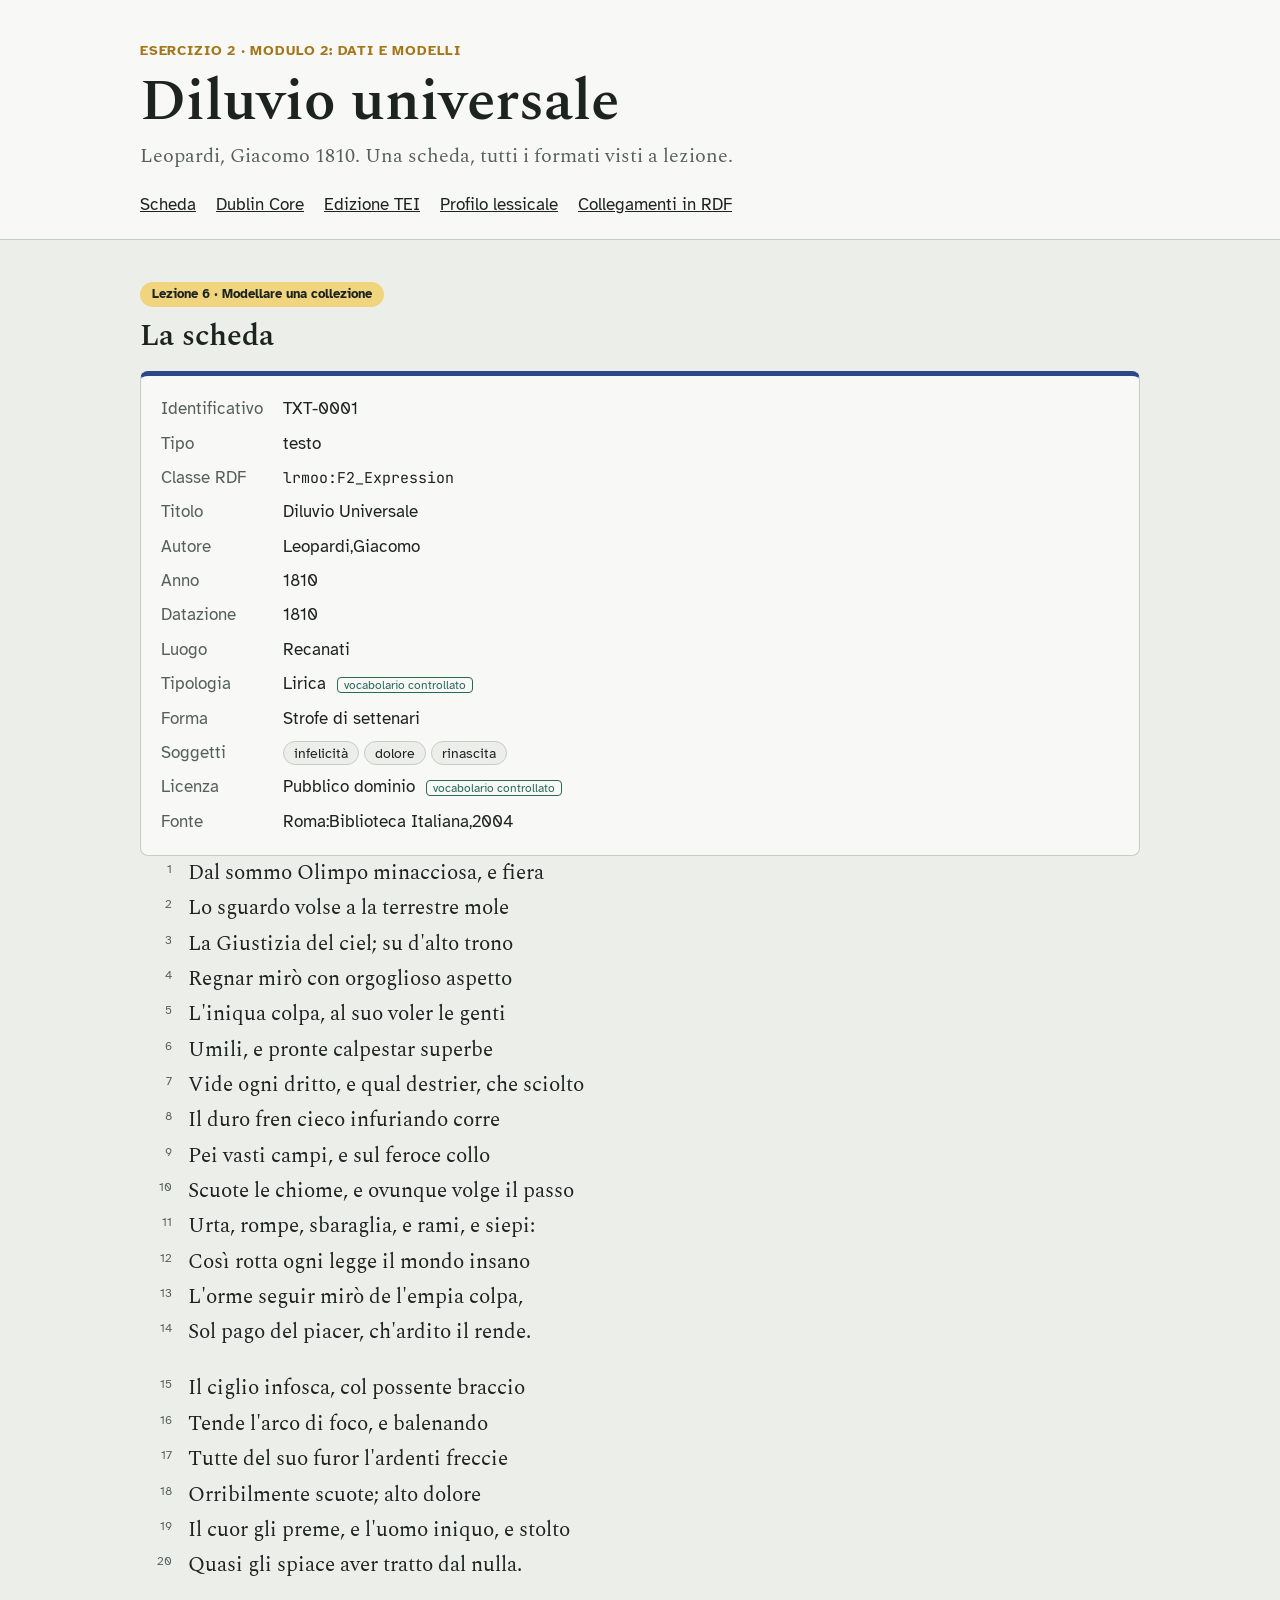
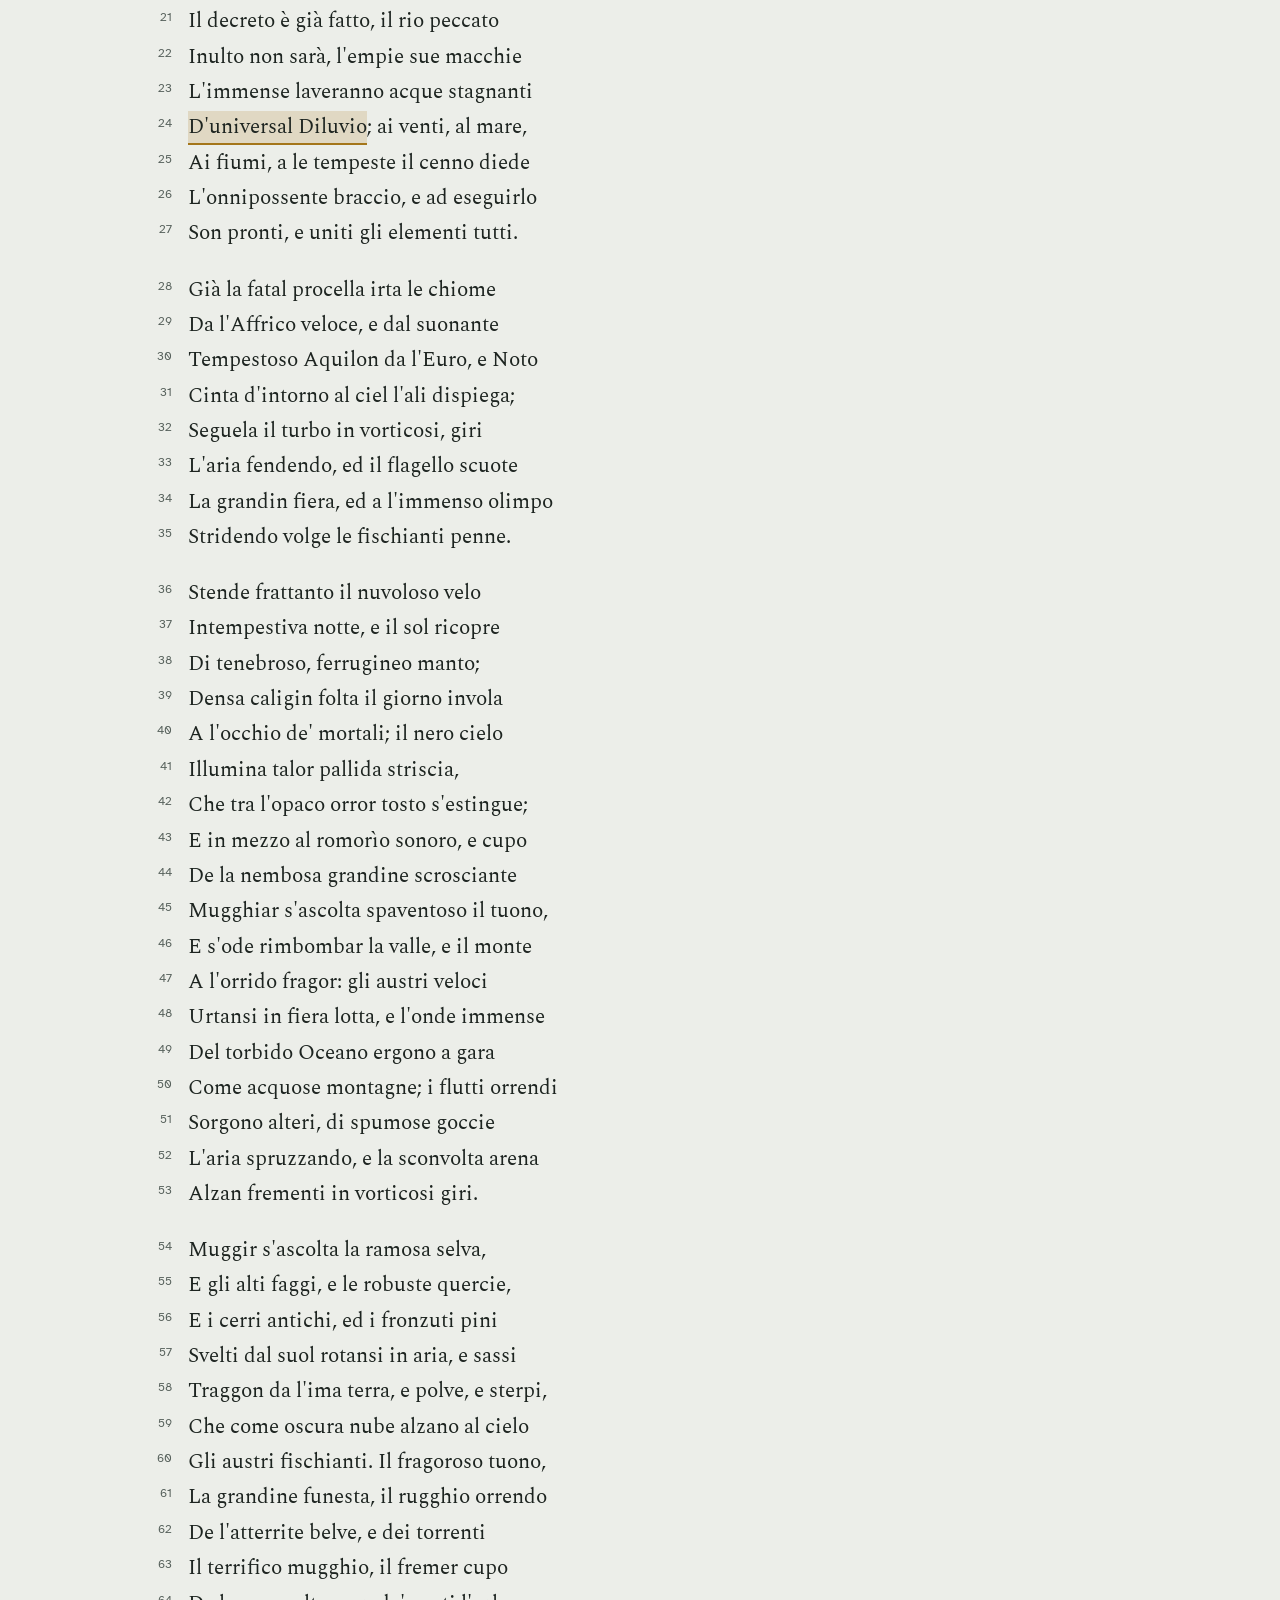
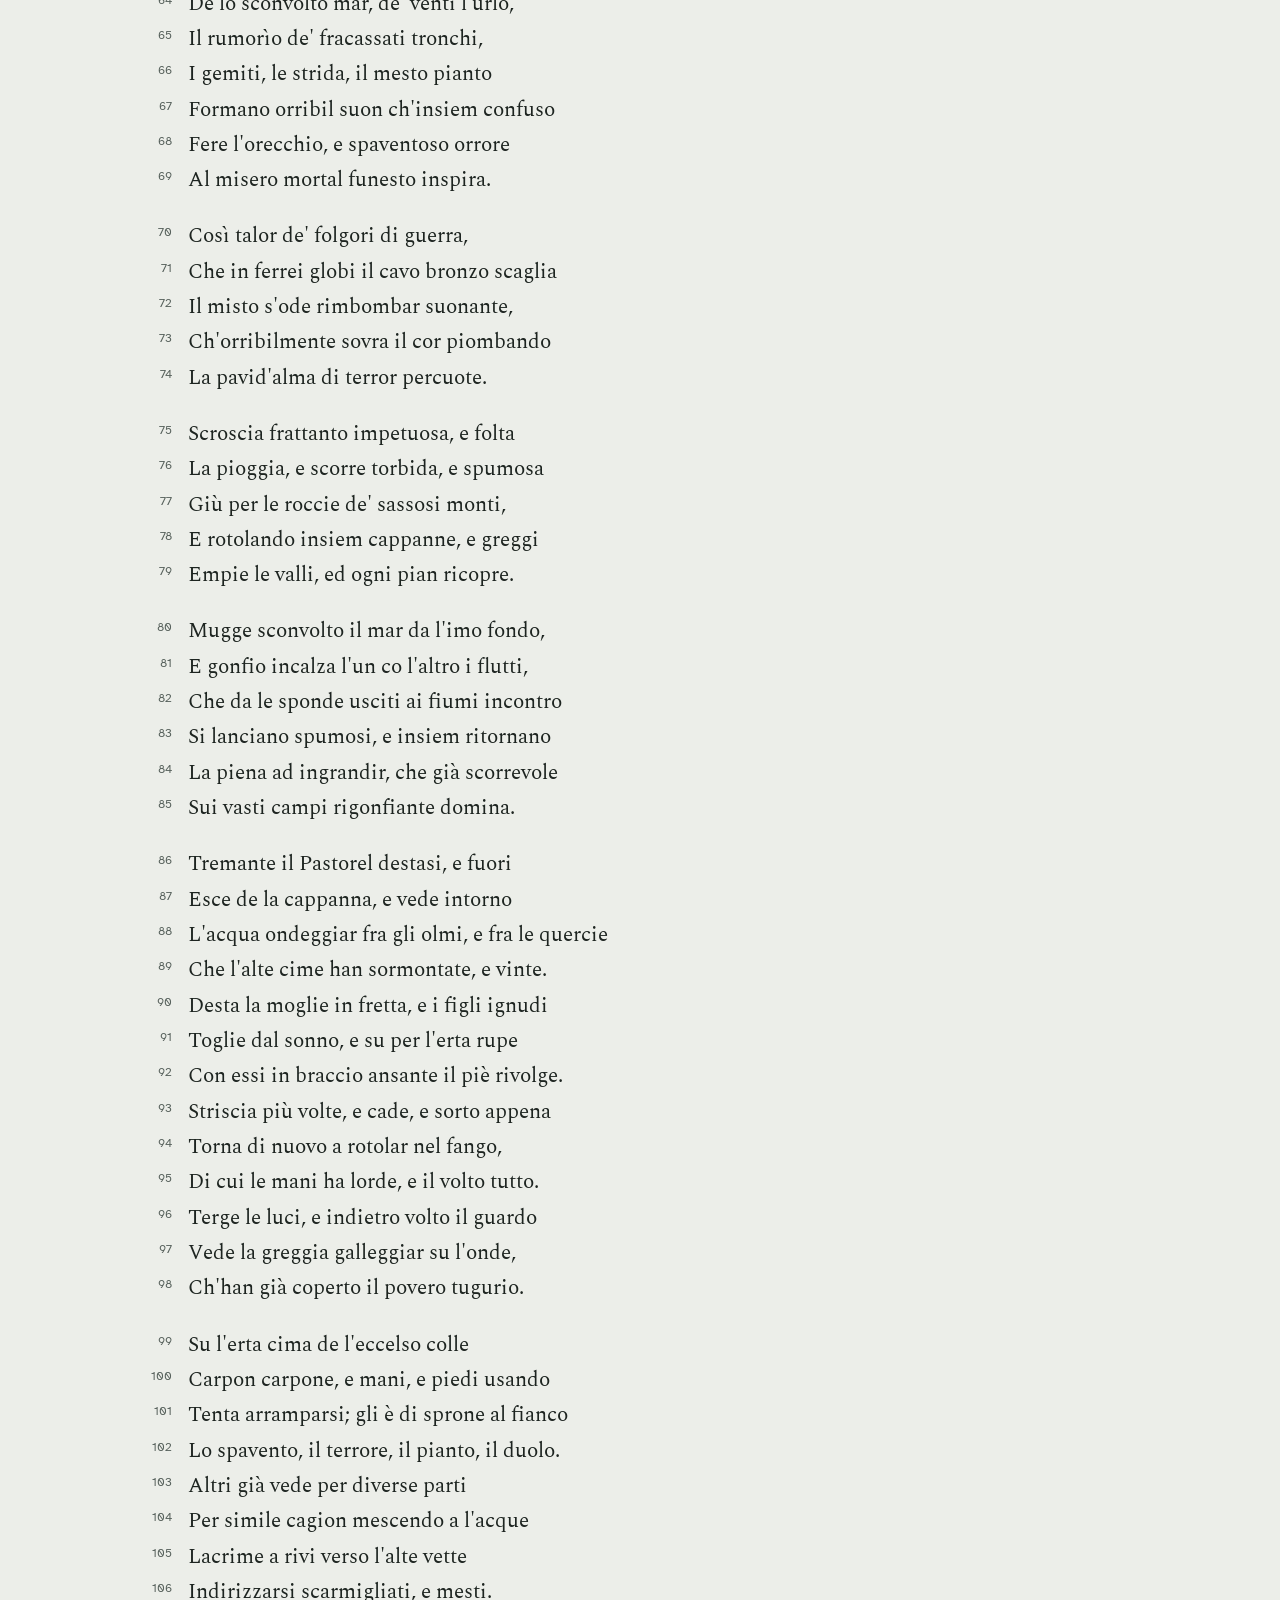
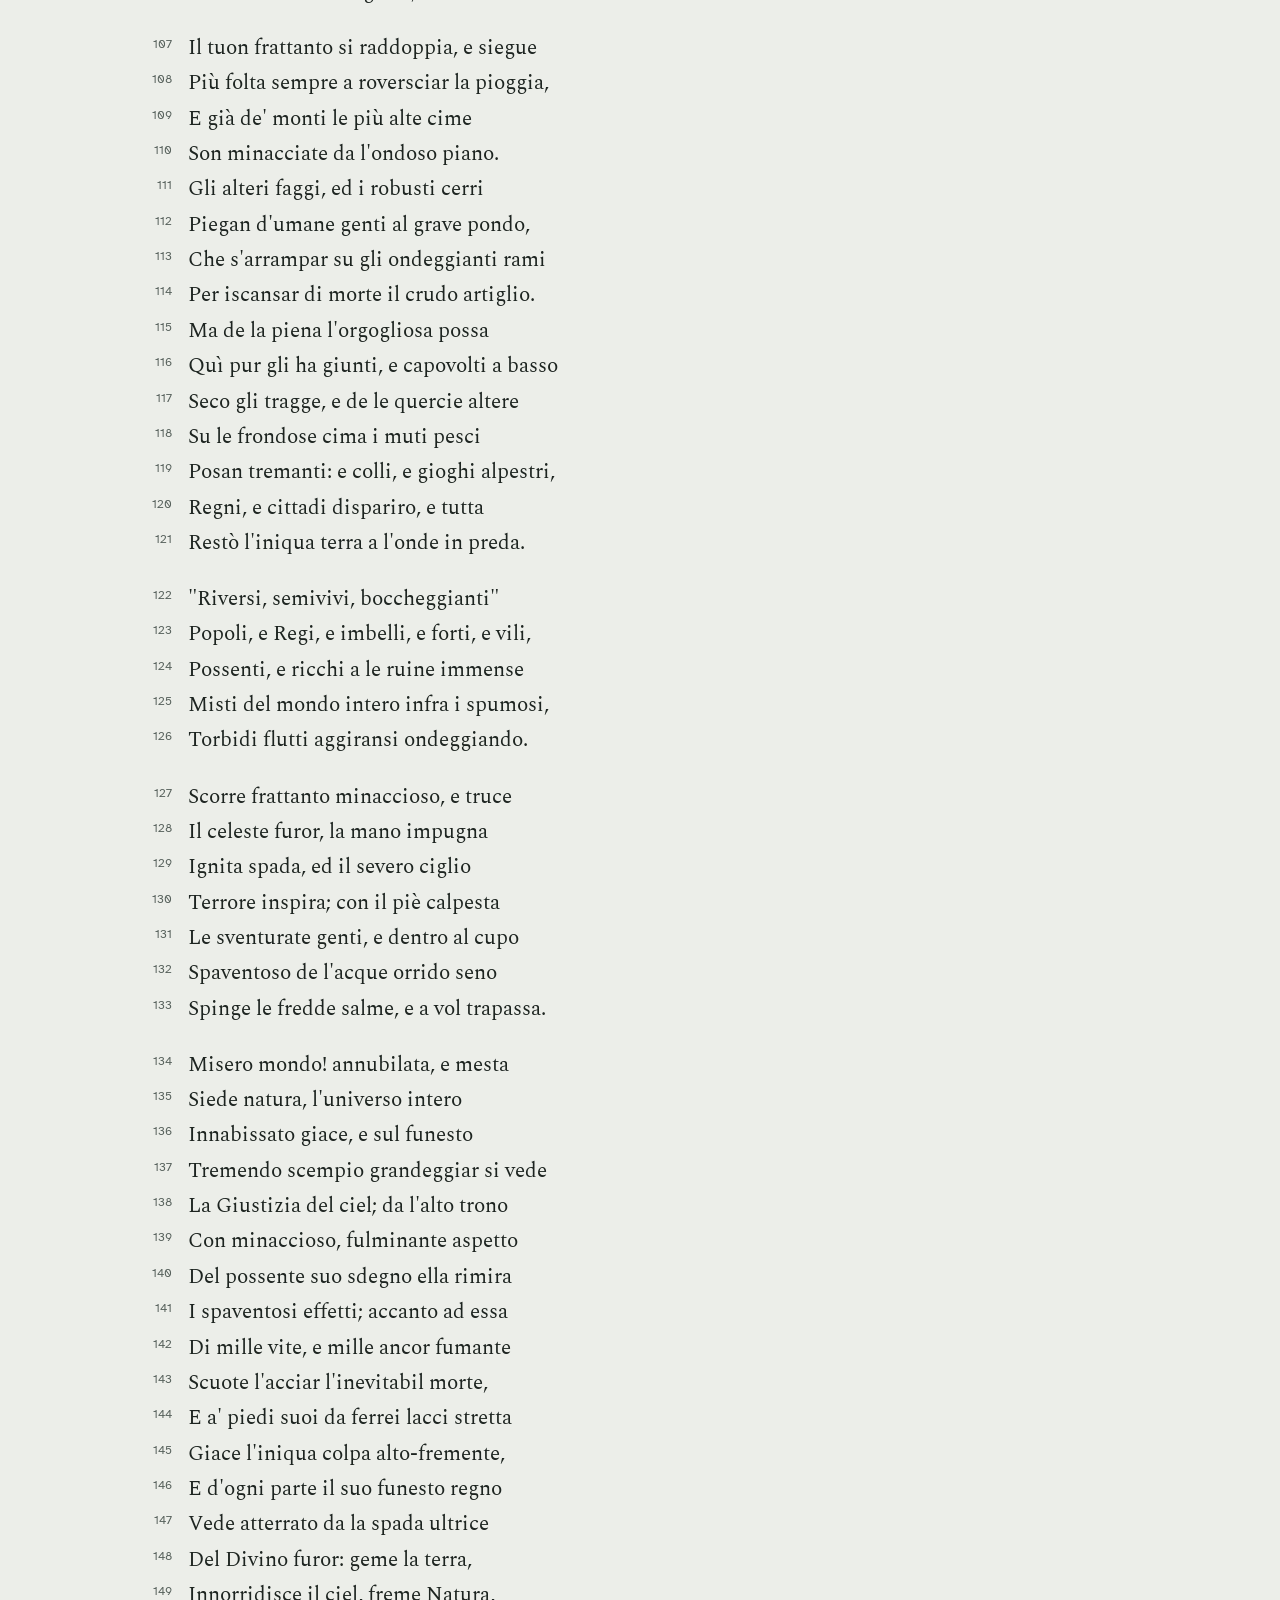
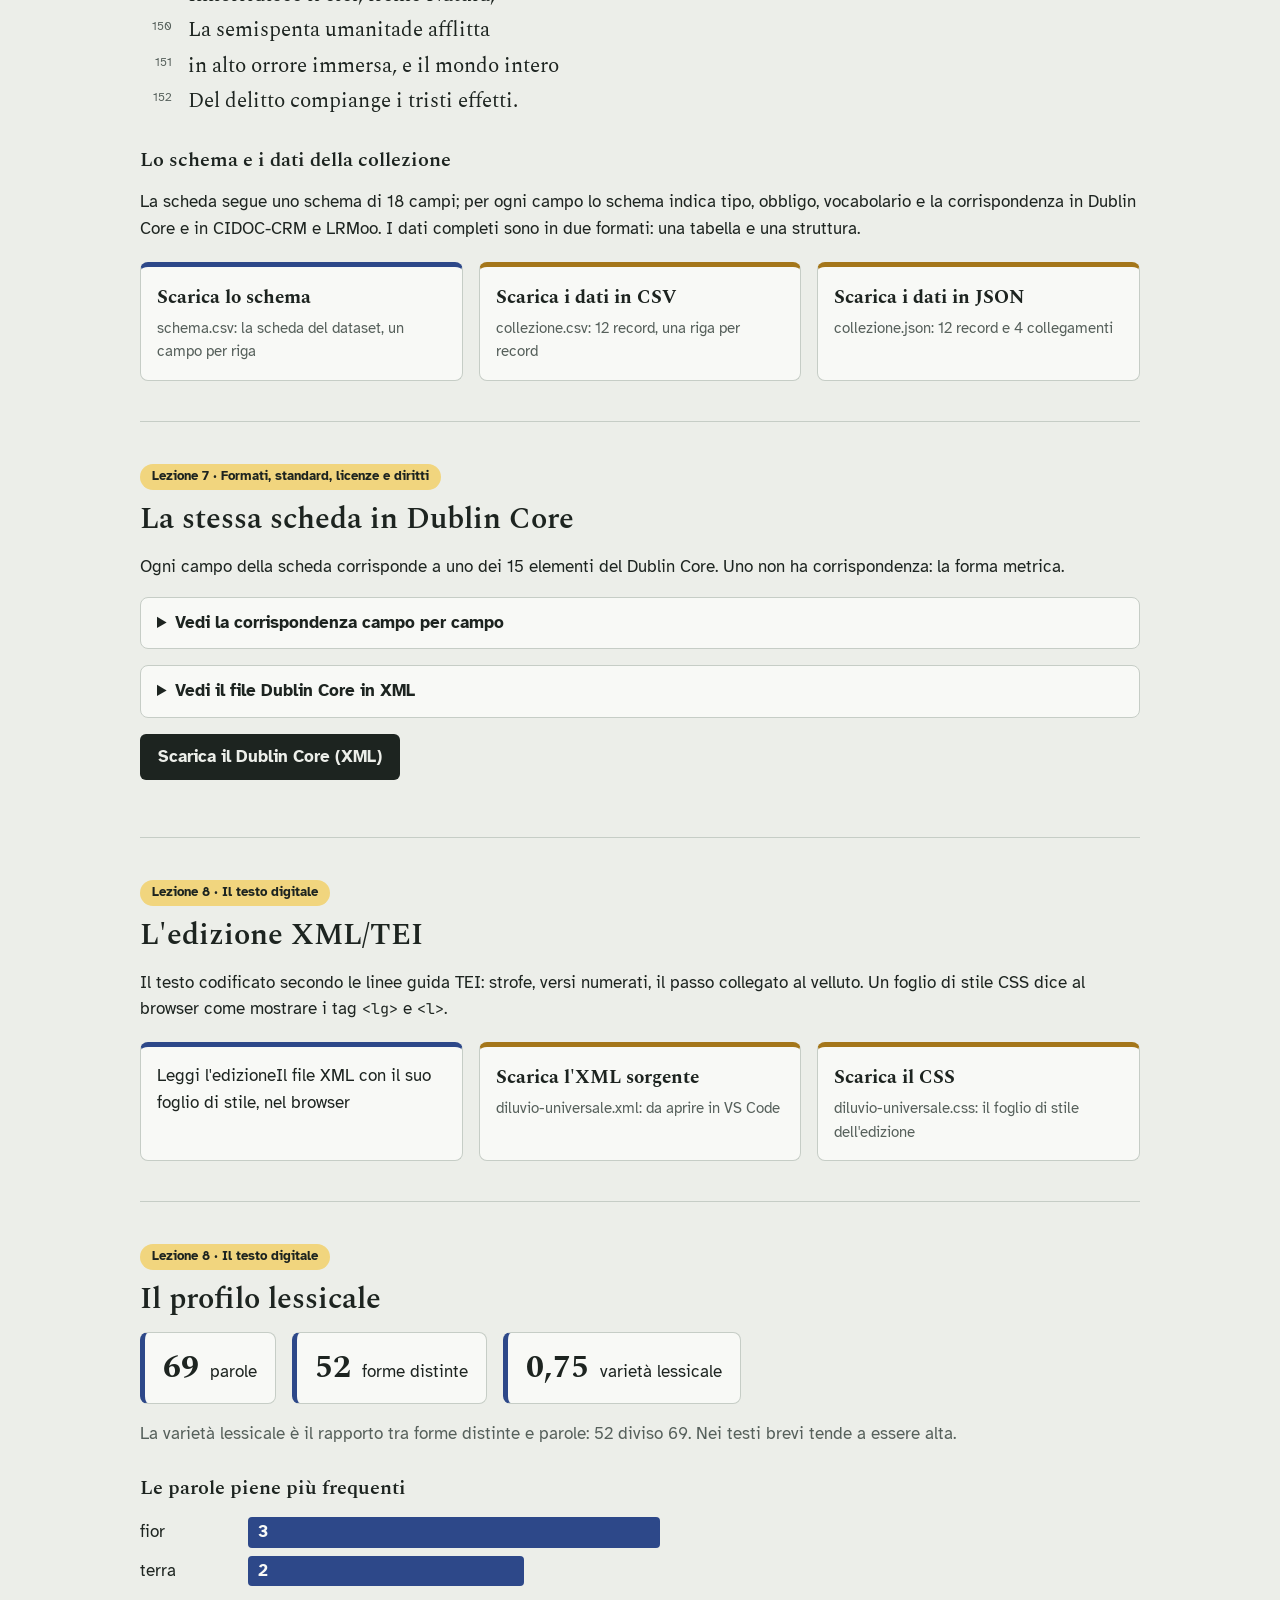
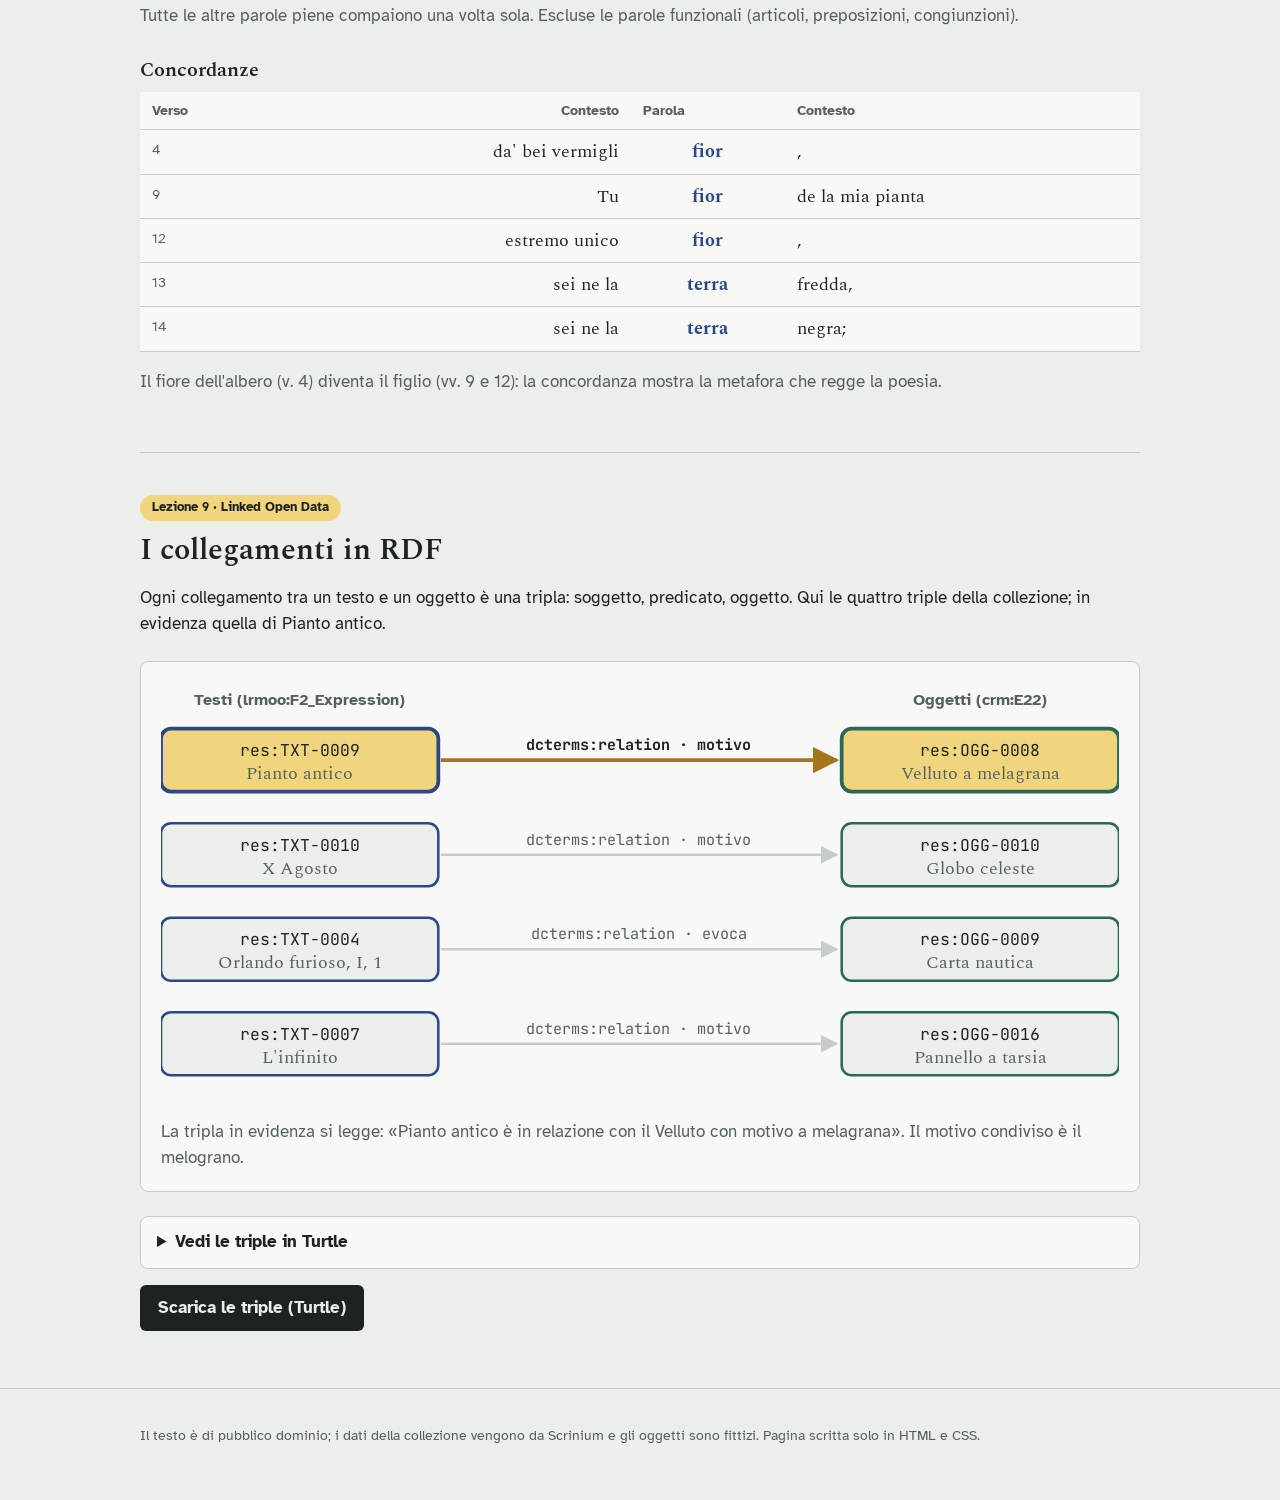
==== esercizi/esercizio 2/index.html @ 0debb230 "Add files via upload" ====
<!DOCTYPE html>
<html lang="it">
<head>
  <meta charset="utf-8">
  <meta name="viewport" content="width=device-width, initial-scale=1">
  <title>Pianto antico: una scheda, tutti i formati</title>
  <link rel="stylesheet" href="https://fonts.googleapis.com/css2?family=Atkinson+Hyperlegible:wght@400;700&family=Spectral:ital,wght@0,400;0,600;1,400&family=JetBrains+Mono&display=swap">
  <link rel="stylesheet" href="stile.css">
</head>
<body>

<!-- =====================================================================
     ESERCIZIO 2: tutto il modulo 2 in una sola scheda.
     Solo HTML e CSS: niente JavaScript. Le parti che si aprono e si
     chiudono usano l'elemento <details>; i file si scaricano con
     l'attributo download dei link.
     ===================================================================== -->

<header>
  <div class="contenitore">
    <p class="occhiello">Esercizio 2 · Modulo 2: dati e modelli</p>
    <h1>Diluvio universale</h1>
    <p class="sottotitolo">Leopardi, Giacomo 1810. Una scheda, tutti i formati visti a lezione.</p>
    <nav aria-label="In questa pagina">
      <a href="#scheda">Scheda</a>
      <a href="#dublin-core">Dublin Core</a>
      <a href="#tei">Edizione TEI</a>
      <a href="#lessico">Profilo lessicale</a>
      <a href="#rdf">Collegamenti in RDF</a>
    </nav>
  </div>
</header>

<main class="contenitore">

  <!-- ===================== 1. LA SCHEDA (lezione 6) ===================== -->
  <section id="scheda">
    <p class="lezione">Lezione 6 · Modellare una collezione</p>
    <h2>La scheda</h2>
    <p class="descrizionschema.csvroti Michelangelo, Diluvio Universale: i il contrasto tra la giustizia e la purificazione divina e la fragilità, l'attaccamento ai beni terreni e la lotta per la sopravvivenza dell'umanità.</p>

    <div class="due-colonne">
      <!-- I metadati descrittivi: un campo per riga, come nello schema -->
      <dl class="metadati">
        <dt>Identificativo</dt><dd>TXT-0001</dd>
        <dt>Tipo</dt><dd>testo</dd>
        <dt>Classe RDF</dt><dd><code>lrmoo:F2_Expression</code></dd>
        <dt>Titolo</dt><dd>Diluvio Universale</dd>
        <dt>Autore</dt><dd>Leopardi,Giacomo</dd>
        <dt>Anno</dt><dd>1810</dd>
        <dt>Datazione</dt><dd>1810</dd>
        <dt>Luogo</dt><dd>Recanati</dd>
        <dt>Tipologia</dt><dd>Lirica <span class="vocabolario">vocabolario controllato</span></dd>
        <dt>Forma</dt><dd>Strofe di settenari</dd>
        <dt>Soggetti</dt><dd><span class="etichetta">infelicità</span> <span class="etichetta">dolore</span> <span class="etichetta">rinascita</span></dd>
        <dt>Licenza</dt><dd>Pubblico dominio <span class="vocabolario">vocabolario controllato</span></dd>
        <dt>Fonte</dt><dd>Roma:Biblioteca Italiana,2004</dd>
      </dl>

      <!-- Il testo: i numeri dei versi li scrive il CSS, con un contatore -->
      <div class="poesia">
  <p class="strofa">
    <span class="verso">Dal sommo Olimpo minacciosa, e fiera</span>
    <span class="verso">Lo sguardo volse a la terrestre mole</span>
    <span class="verso">La Giustizia del ciel; su d'alto trono</span>
    <span class="verso">Regnar mirò con orgoglioso aspetto</span>
    <span class="verso">L'iniqua colpa, al suo voler le genti</span>
    <span class="verso">Umili, e pronte calpestar superbe</span>
    <span class="verso">Vide ogni dritto, e qual destrier, che sciolto</span>
    <span class="verso">Il duro fren cieco infuriando corre</span>
    <span class="verso">Pei vasti campi, e sul feroce collo</span>
    <span class="verso">Scuote le chiome, e ovunque volge il passo</span>
    <span class="verso">Urta, rompe, sbaraglia, e rami, e siepi:</span>
    <span class="verso">Così rotta ogni legge il mondo insano</span>
    <span class="verso">L'orme seguir mirò de l'empia colpa,</span>
    <span class="verso">Sol pago del piacer, ch'ardito il rende.</span>
  </p>
  <p class="strofa">
    <span class="verso">Il ciglio infosca, col possente braccio</span>
    <span class="verso">Tende l'arco di foco, e balenando</span>
    <span class="verso">Tutte del suo furor l'ardenti freccie</span>
    <span class="verso">Orribilmente scuote; alto dolore</span>
    <span class="verso">Il cuor gli preme, e l'uomo iniquo, e stolto</span>
    <span class="verso">Quasi gli spiace aver tratto dal nulla.</span>
  </p>
  <p class="strofa">
    <span class="verso">Il decreto è già fatto, il rio peccato</span>
    <span class="verso">Inulto non sarà, l'empie sue macchie</span>
    <span class="verso">L'immense laveranno acque stagnanti</span>
    <span class="verso"> <a class="passo" href="#rdf" title="Collegato al Diluvio Universale">D'universal Diluvio</a>; ai venti, al mare,</span>
    <span class="verso">Ai fiumi, a le tempeste il cenno diede</span>
    <span class="verso">L'onnipossente braccio, e ad eseguirlo</span>
    <span class="verso">Son pronti, e uniti gli elementi tutti.</span>
  </p>
  <p class="strofa">
    <span class="verso">Già la fatal procella irta le chiome</span>
    <span class="verso">Da l'Affrico veloce, e dal suonante</span>
    <span class="verso">Tempestoso Aquilon da l'Euro, e Noto</span>
    <span class="verso">Cinta d'intorno al ciel l'ali dispiega;</span>
    <span class="verso">Seguela il turbo in vorticosi, giri</span>
    <span class="verso">L'aria fendendo, ed il flagello scuote</span>
    <span class="verso">La grandin fiera, ed a l'immenso olimpo</span>
    <span class="verso">Stridendo volge le fischianti penne.</span>
  </p>
  <p class="strofa">
    <span class="verso">Stende frattanto il nuvoloso velo</span>
    <span class="verso">Intempestiva notte, e il sol ricopre</span>
    <span class="verso">Di tenebroso, ferrugineo manto;</span>
    <span class="verso">Densa caligin folta il giorno invola</span>
    <span class="verso">A l'occhio de' mortali; il nero cielo</span>
    <span class="verso">Illumina talor pallida striscia,</span>
    <span class="verso">Che tra l'opaco orror tosto s'estingue;</span>
    <span class="verso">E in mezzo al romorìo sonoro, e cupo</span>
    <span class="verso">De la nembosa grandine scrosciante</span>
    <span class="verso">Mugghiar s'ascolta spaventoso il tuono,</span>
    <span class="verso">E s'ode rimbombar la valle, e il monte</span>
    <span class="verso">A l'orrido fragor: gli austri veloci</span>
    <span class="verso">Urtansi in fiera lotta, e l'onde immense</span>
    <span class="verso">Del torbido Oceano ergono a gara</span>
    <span class="verso">Come acquose montagne; i flutti orrendi</span>
    <span class="verso">Sorgono alteri, di spumose goccie</span>
    <span class="verso">L'aria spruzzando, e la sconvolta arena</span>
    <span class="verso">Alzan frementi in vorticosi giri.</span>
  </p>
  <p class="strofa">
    <span class="verso">Muggir s'ascolta la ramosa selva,</span>
    <span class="verso">E gli alti faggi, e le robuste quercie,</span>
    <span class="verso">E i cerri antichi, ed i fronzuti pini</span>
    <span class="verso">Svelti dal suol rotansi in aria, e sassi</span>
    <span class="verso">Traggon da l'ima terra, e polve, e sterpi,</span>
    <span class="verso">Che come oscura nube alzano al cielo</span>
    <span class="verso">Gli austri fischianti. Il fragoroso tuono,</span>
    <span class="verso">La grandine funesta, il rugghio orrendo</span>
    <span class="verso">De l'atterrite belve, e dei torrenti</span>
    <span class="verso">Il terrifico mugghio, il fremer cupo</span>
    <span class="verso">De lo sconvolto mar, de' venti l'urlo,</span>
    <span class="verso">Il rumorìo de' fracassati tronchi,</span>
    <span class="verso">I gemiti, le strida, il mesto pianto</span>
    <span class="verso">Formano orribil suon ch'insiem confuso</span>
    <span class="verso">Fere l'orecchio, e spaventoso orrore</span>
    <span class="verso">Al misero mortal funesto inspira.</span>
  </p>
  <p class="strofa">
    <span class="verso">Così talor de' folgori di guerra,</span>
    <span class="verso">Che in ferrei globi il cavo bronzo scaglia</span>
    <span class="verso">Il misto s'ode rimbombar suonante,</span>
    <span class="verso">Ch'orribilmente sovra il cor piombando</span>
    <span class="verso">La pavid'alma di terror percuote.</span>
  </p>
  <p class="strofa">
    <span class="verso">Scroscia frattanto impetuosa, e folta</span>
    <span class="verso">La pioggia, e scorre torbida, e spumosa</span>
    <span class="verso">Giù per le roccie de' sassosi monti,</span>
    <span class="verso">E rotolando insiem cappanne, e greggi</span>
    <span class="verso">Empie le valli, ed ogni pian ricopre.</span>
  </p>
  <p class="strofa">
    <span class="verso">Mugge sconvolto il mar da l'imo fondo,</span>
    <span class="verso">E gonfio incalza l'un co l'altro i flutti,</span>
    <span class="verso">Che da le sponde usciti ai fiumi incontro</span>
    <span class="verso">Si lanciano spumosi, e insiem ritornano</span>
    <span class="verso">La piena ad ingrandir, che già scorrevole</span>
    <span class="verso">Sui vasti campi rigonfiante domina.</span>
  </p>
  <p class="strofa">
    <span class="verso">Tremante il Pastorel destasi, e fuori</span>
    <span class="verso">Esce de la cappanna, e vede intorno</span>
    <span class="verso">L'acqua ondeggiar fra gli olmi, e fra le quercie</span>
    <span class="verso">Che l'alte cime han sormontate, e vinte.</span>
    <span class="verso">Desta la moglie in fretta, e i figli ignudi</span>
    <span class="verso">Toglie dal sonno, e su per l'erta rupe</span>
    <span class="verso">Con essi in braccio ansante il piè rivolge.</span>
    <span class="verso">Striscia più volte, e cade, e sorto appena</span>
    <span class="verso">Torna di nuovo a rotolar nel fango,</span>
    <span class="verso">Di cui le mani ha lorde, e il volto tutto.</span>
    <span class="verso">Terge le luci, e indietro volto il guardo</span>
    <span class="verso">Vede la greggia galleggiar su l'onde,</span>
    <span class="verso">Ch'han già coperto il povero tugurio.</span>
  </p>
  <p class="strofa">
    <span class="verso">Su l'erta cima de l'eccelso colle</span>
    <span class="verso">Carpon carpone, e mani, e piedi usando</span>
    <span class="verso">Tenta arramparsi; gli è di sprone al fianco</span>
    <span class="verso">Lo spavento, il terrore, il pianto, il duolo.</span>
    <span class="verso">Altri già vede per diverse parti</span>
    <span class="verso">Per simile cagion mescendo a l'acque</span>
    <span class="verso">Lacrime a rivi verso l'alte vette</span>
    <span class="verso">Indirizzarsi scarmigliati, e mesti.</span>
  </p>
  <p class="strofa">
    <span class="verso">Il tuon frattanto si raddoppia, e siegue</span>
    <span class="verso">Più folta sempre a roversciar la pioggia,</span>
    <span class="verso">E già de' monti le più alte cime</span>
    <span class="verso">Son minacciate da l'ondoso piano.</span>
    <span class="verso">Gli alteri faggi, ed i robusti cerri</span>
    <span class="verso">Piegan d'umane genti al grave pondo,</span>
    <span class="verso">Che s'arrampar su gli ondeggianti rami</span>
    <span class="verso">Per iscansar di morte il crudo artiglio.</span>
    <span class="verso">Ma de la piena l'orgogliosa possa</span>
    <span class="verso">Quì pur gli ha giunti, e capovolti a basso</span>
    <span class="verso">Seco gli tragge, e de le quercie altere</span>
    <span class="verso">Su le frondose cima i muti pesci</span>
    <span class="verso">Posan tremanti: e colli, e gioghi alpestri,</span>
    <span class="verso">Regni, e cittadi dispariro, e tutta</span>
    <span class="verso">Restò l'iniqua terra a l'onde in preda.</span>
  </p>
  <p class="strofa">
    <span class="verso">"Riversi, semivivi, boccheggianti"</span>
    <span class="verso">Popoli, e Regi, e imbelli, e forti, e vili,</span>
    <span class="verso">Possenti, e ricchi a le ruine immense</span>
    <span class="verso">Misti del mondo intero infra i spumosi,</span>
    <span class="verso">Torbidi flutti aggiransi ondeggiando.</span>
  </p>
  <p class="strofa">
    <span class="verso">Scorre frattanto minaccioso, e truce</span>
    <span class="verso">Il celeste furor, la mano impugna</span>
    <span class="verso">Ignita spada, ed il severo ciglio</span>
    <span class="verso">Terrore inspira; con il piè calpesta</span>
    <span class="verso">Le sventurate genti, e dentro al cupo</span>
    <span class="verso">Spaventoso de l'acque orrido seno</span>
    <span class="verso">Spinge le fredde salme, e a vol trapassa.</span>
  </p>
  <p class="strofa">
    <span class="verso">Misero mondo! annubilata, e mesta</span>
    <span class="verso">Siede natura, l'universo intero</span>
    <span class="verso">Innabissato giace, e sul funesto</span>
    <span class="verso">Tremendo scempio grandeggiar si vede</span>
    <span class="verso">La Giustizia del ciel; da l'alto trono</span>
    <span class="verso">Con minaccioso, fulminante aspetto</span>
    <span class="verso">Del possente suo sdegno ella rimira</span>
    <span class="verso">I spaventosi effetti; accanto ad essa</span>
    <span class="verso">Di mille vite, e mille ancor fumante</span>
    <span class="verso">Scuote l'acciar l'inevitabil morte,</span>
    <span class="verso">E a' piedi suoi da ferrei lacci stretta</span>
    <span class="verso">Giace l'iniqua colpa alto-fremente,</span>
    <span class="verso">E d'ogni parte il suo funesto regno</span>
    <span class="verso">Vede atterrato da la spada ultrice</span>
    <span class="verso">Del Divino furor: geme la terra,</span>
    <span class="verso">Innorridisce il ciel, freme Natura,</span>
    <span class="verso">La semispenta umanitade afflitta</span>
    <span class="verso">in alto orrore immersa, e il mondo intero</span>
    <span class="verso">Del delitto compiange i tristi effetti.</span>
  </p>
</div>
</div>

    <!-- Lo schema e i dati completi, da scaricare -->
    <h3>Lo schema e i dati della collezione</h3>
    <p>La scheda segue uno schema di 18 campi; per ogni campo lo schema indica tipo, obbligo, vocabolario e la corrispondenza in Dublin Core e in CIDOC-CRM e LRMoo. I dati completi sono in due formati: una tabella e una struttura.</p>
    <div class="tre-file">
      <a href="dati/schema.csv" download>
        <strong>Scarica lo schema</strong>
        <span>schema.csv: la scheda del dataset, un campo per riga</span>
      </a>
      <a href="dati/collezione.csv" download>
        <strong>Scarica i dati in CSV</strong>
        <span>collezione.csv: 12 record, una riga per record</span>
      </a>
      <a href="dati/collezione.json" download>
        <strong>Scarica i dati in JSON</strong>
        <span>collezione.json: 12 record e 4 collegamenti</span>
      </a>
    </div>
  </section>


  <!-- ===================== 2. DUBLIN CORE (lezione 7) ===================== -->
  <section id="dublin-core">
    <p class="lezione">Lezione 7 · Formati, standard, licenze e diritti</p>
    <h2>La stessa scheda in Dublin Core</h2>
    <p>Ogni campo della scheda corrisponde a uno dei 15 elementi del Dublin Core. Uno non ha corrispondenza: la forma metrica.</p>

    <!-- <details> si apre e si chiude con un clic, senza JavaScript -->
    <details>
      <summary>Vedi la corrispondenza campo per campo</summary>
      <div class="tabella">
        <table>
          <tr><th>Campo della scheda</th><th>Elemento Dublin Core</th><th>Valore</th></tr>
          <tr><td>id</td><td><code>dc:identifier</code></td><td>TXT-0009</td></tr>
          <tr><td>titolo</td><td><code>dc:title</code></td><td>Pianto antico</td></tr>
          <tr><td>autore</td><td><code>dc:creator</code></td><td>Carducci, Giosue</td></tr>
          <tr><td>anno</td><td><code>dc:date</code></td><td>1871</td></tr>
          <tr><td>luogo</td><td><code>dc:coverage</code></td><td>Bologna</td></tr>
          <tr><td>tipo, tipologia</td><td><code>dc:type</code></td><td>Text; Lirica</td></tr>
          <tr><td>soggetti</td><td><code>dc:subject</code></td><td>lutto; infanzia; natura</td></tr>
          <tr><td>descrizione</td><td><code>dc:description</code></td><td>Il melograno rinverdito e il figlio perduto…</td></tr>
          <tr><td>(lingua)</td><td><code>dc:language</code></td><td>it</td></tr>
          <tr><td>fonte</td><td><code>dc:source</code></td><td>Carducci, Rime nuove, 1887</td></tr>
          <tr><td>collegamento</td><td><code>dc:relation</code></td><td>OGG-0008</td></tr>
          <tr><td>licenza</td><td><code>dc:rights</code></td><td>Pubblico dominio</td></tr>
          <tr class="senza"><td>forma</td><td>nessun elemento adatto</td><td>Strofe di settenari</td></tr>
        </table>
      </div>
    </details>

    <details>
      <summary>Vedi il file Dublin Core in XML</summary>
<pre><code>&lt;oai_dc:dc xmlns:oai_dc="http://www.openarchives.org/OAI/2.0/oai_dc/"
           xmlns:dc="http://purl.org/dc/elements/1.1/"&gt;
  &lt;dc:identifier&gt;TXT-0009&lt;/dc:identifier&gt;
  &lt;dc:title xml:lang="it"&gt;Pianto antico&lt;/dc:title&gt;
  &lt;dc:creator&gt;Carducci, Giosue&lt;/dc:creator&gt;
  &lt;dc:date&gt;1871&lt;/dc:date&gt;
  &lt;dc:coverage&gt;Bologna&lt;/dc:coverage&gt;
  &lt;dc:type&gt;Text&lt;/dc:type&gt;
  &lt;dc:type xml:lang="it"&gt;Lirica&lt;/dc:type&gt;
  &lt;dc:subject xml:lang="it"&gt;lutto&lt;/dc:subject&gt;
  &lt;dc:subject xml:lang="it"&gt;infanzia&lt;/dc:subject&gt;
  &lt;dc:subject xml:lang="it"&gt;natura&lt;/dc:subject&gt;
  &lt;dc:language&gt;it&lt;/dc:language&gt;
  &lt;dc:relation&gt;https://scrinium.example.org/id/OGG-0008&lt;/dc:relation&gt;
  &lt;dc:rights&gt;Pubblico dominio&lt;/dc:rights&gt;
  …
&lt;/oai_dc:dc&gt;</code></pre>
    </details>

    <p class="azioni"><a class="pulsante" href="dati/pianto-antico-dc.xml" download>Scarica il Dublin Core (XML)</a></p>
  </section>


  <!-- ===================== 3. EDIZIONE TEI (lezione 8) ===================== -->
  <section id="tei">
    <p class="lezione">Lezione 8 · Il testo digitale</p>
    <h2>L'edizione XML/TEI</h2>
    <p>Il testo codificato secondo le linee guida TEI: strofe, versi numerati, il passo collegato al velluto. Un foglio di stile CSS dice al browser come mostrare i tag <code>&lt;lg&gt;</code> e <code>&lt;l&gt;</code>.</p>
    <div class="tre-file">
      <a href="tei/diluvio-universale.xml" target="_blank" rel="noopener">
        <sstrong>Leggi l'edizione</strong
        <span>Il file XML con il suo foglio di stile, nel browser</span>
      </a>
      <a href="tei/diluvio-universale.xml" download>
        <strong>Scarica l'XML sorgente</strong>
        <span>diluvio-universale.xml: da aprire in VS Code</span>
      </a>
      <a href="tei/diluvio-universale.css" download>
        <strong>Scarica il CSS</strong>
        <span>diluvio-universale.css: il foglio di stile dell'edizione</span>
      </a>
    </div>
  </section>


  <!-- ===================== 4. PROFILO LESSICALE (lezione 8) ===================== -->
  <section id="lessico">
    <p class="lezione">Lezione 8 · Il testo digitale</p>
    <h2>Il profilo lessicale</h2>

    <div class="numeri">
      <p><b>69</b> parole</p>
      <p><b>52</b> forme distinte</p>
      <p><b>0,75</b> varietà lessicale</p>
    </div>
    <p class="tenue">La varietà lessicale è il rapporto tra forme distinte e parole: 52 diviso 69. Nei testi brevi tende a essere alta.</p>

    <h3>Le parole piene più frequenti</h3>
    <!-- La lunghezza delle barre è scritta nello stile: --valore in percentuale -->
    <ul class="barre">
      <li style="--valore: 100%"><span>fior</span><b>3</b></li>
      <li style="--valore: 67%"><span>terra</span><b>2</b></li>
    </ul>
    <p class="tenue">Tutte le altre parole piene compaiono una volta sola. Escluse le parole funzionali (articoli, preposizioni, congiunzioni).</p>

    <h3>Concordanze</h3>
    <div class="tabella">
      <table class="kwic">
        <tr><th>Verso</th><th class="sinistra">Contesto</th><th>Parola</th><th>Contesto</th></tr>
        <tr><td>4</td><td class="sinistra">da' bei vermigli</td><td class="chiave">fior</td><td>,</td></tr>
        <tr><td>9</td><td class="sinistra">Tu</td><td class="chiave">fior</td><td>de la mia pianta</td></tr>
        <tr><td>12</td><td class="sinistra">estremo unico</td><td class="chiave">fior</td><td>,</td></tr>
        <tr><td>13</td><td class="sinistra">sei ne la</td><td class="chiave">terra</td><td>fredda,</td></tr>
        <tr><td>14</td><td class="sinistra">sei ne la</td><td class="chiave">terra</td><td>negra;</td></tr>
      </table>
    </div>
    <p class="tenue">Il fiore dell'albero (v. 4) diventa il figlio (vv. 9 e 12): la concordanza mostra la metafora che regge la poesia.</p>
  </section>


  <!-- ===================== 5. COLLEGAMENTI IN RDF (lezione 9) ===================== -->
  <section id="rdf">
    <p class="lezione">Lezione 9 · Linked Open Data</p>
    <h2>I collegamenti in RDF</h2>
    <p>Ogni collegamento tra un testo e un oggetto è una tripla: soggetto, predicato, oggetto. Qui le quattro triple della collezione; in evidenza quella di Pianto antico.</p>

    <!-- Il grafo è un disegno SVG scritto a mano: rettangoli, linee, testo -->
    <figure class="grafo">
      <svg viewBox="0 0 760 330" role="img" aria-labelledby="grafo-titolo">
        <title id="grafo-titolo">Quattro testi a sinistra collegati con dcterms:relation a quattro oggetti a destra. Pianto antico è collegato al Velluto con motivo a melagrana.</title>
        <!-- le frecce -->
        <defs>
          <marker id="punta" viewBox="0 0 10 10" refX="9" refY="5" markerWidth="7" markerHeight="7" orient="auto"><path d="M0,0 L10,5 L0,10 z" class="punta"/></marker>
          <marker id="punta-ev" viewBox="0 0 10 10" refX="9" refY="5" markerWidth="7" markerHeight="7" orient="auto"><path d="M0,0 L10,5 L0,10 z" class="punta-ev"/></marker>
        </defs>
        <text x="110" y="18" class="intestazione">Testi (lrmoo:F2_Expression)</text>
        <text x="650" y="18" class="intestazione">Oggetti (crm:E22)</text>

        <g class="arco evidenza"><line x1="222" y1="62" x2="536" y2="62" marker-end="url(#punta-ev)"/><text x="379" y="54">dcterms:relation · motivo</text></g>
        <g class="arco"><line x1="222" y1="137" x2="536" y2="137" marker-end="url(#punta)"/><text x="379" y="129">dcterms:relation · motivo</text></g>
        <g class="arco"><line x1="222" y1="212" x2="536" y2="212" marker-end="url(#punta)"/><text x="379" y="204">dcterms:relation · evoca</text></g>
        <g class="arco"><line x1="222" y1="287" x2="536" y2="287" marker-end="url(#punta)"/><text x="379" y="279">dcterms:relation · motivo</text></g>

        <g class="nodo testo evidenza"><rect x="0" y="37" width="220" height="50" rx="8"/><text x="110" y="59">res:TXT-0009</text><text x="110" y="77" class="nome">Pianto antico</text></g>
        <g class="nodo testo"><rect x="0" y="112" width="220" height="50" rx="8"/><text x="110" y="134">res:TXT-0010</text><text x="110" y="152" class="nome">X Agosto</text></g>
        <g class="nodo testo"><rect x="0" y="187" width="220" height="50" rx="8"/><text x="110" y="209">res:TXT-0004</text><text x="110" y="227" class="nome">Orlando furioso, I, 1</text></g>
        <g class="nodo testo"><rect x="0" y="262" width="220" height="50" rx="8"/><text x="110" y="284">res:TXT-0007</text><text x="110" y="302" class="nome">L'infinito</text></g>

        <g class="nodo oggetto evidenza"><rect x="540" y="37" width="220" height="50" rx="8"/><text x="650" y="59">res:OGG-0008</text><text x="650" y="77" class="nome">Velluto a melagrana</text></g>
        <g class="nodo oggetto"><rect x="540" y="112" width="220" height="50" rx="8"/><text x="650" y="134">res:OGG-0010</text><text x="650" y="152" class="nome">Globo celeste</text></g>
        <g class="nodo oggetto"><rect x="540" y="187" width="220" height="50" rx="8"/><text x="650" y="209">res:OGG-0009</text><text x="650" y="227" class="nome">Carta nautica</text></g>
        <g class="nodo oggetto"><rect x="540" y="262" width="220" height="50" rx="8"/><text x="650" y="284">res:OGG-0016</text><text x="650" y="302" class="nome">Pannello a tarsia</text></g>
      </svg>
      <figcaption>La tripla in evidenza si legge: «Pianto antico è in relazione con il Velluto con motivo a melagrana». Il motivo condiviso è il melograno.</figcaption>
    </figure>

    <details>
      <summary>Vedi le triple in Turtle</summary>
<pre><code><span class="c"># I prefissi (res:, dc:, dcterms:, crm:, lrmoo:) sono dichiarati nel file da scaricare</span>

<span class="c"># La scheda, descritta con Dublin Core</span>
res:TXT-0009 a lrmoo:F2_Expression ;
    dc:title "Pianto antico"@it ;
    dc:creator "Giosue Carducci" ;
    dc:date "1871" ;
    dc:subject "lutto"@it , "infanzia"@it , "natura"@it ;
    dc:rights "Pubblico dominio" ;
    dcterms:relation res:OGG-0008 .

<span class="c"># L'oggetto collegato, descritto con CIDOC-CRM</span>
res:OGG-0008 a crm:E22_Human-Made_Object ;
    dc:title "Velluto con motivo a melagrana"@it ;
    crm:P108i_was_produced_by res:OGG-0008-produzione .

<span class="c"># Tutti i collegamenti della collezione</span>
res:TXT-0009 dcterms:relation res:OGG-0008 .
res:TXT-0010 dcterms:relation res:OGG-0010 .
res:TXT-0004 dcterms:relation res:OGG-0009 .
res:TXT-0007 dcterms:relation res:OGG-0016 .</code></pre>
    </details>
    <p class="azioni"><a class="pulsante" href="dati/collegamenti.ttl" download>Scarica le triple (Turtle)</a></p>
  </section>


</main>

<footer>
  <div class="contenitore">
    <p>Il testo è di pubblico dominio; i dati della collezione vengono da Scrinium e gli oggetti sono fittizi. Pagina scritta solo in HTML e CSS.</p>
  </div>
</footer>

</body>
</html>
---- esercizi/esercizio 2/stile.css ----
/* =====================================================================
   Lo stile della scheda. Solo CSS: i colori sono variabili,
   i numeri dei versi li scrive un contatore, le barre del profilo
   lessicale prendono la lunghezza da --valore.
   ===================================================================== */

:root {
  --sfondo: #ECEEE9;
  --carta: #F8F9F6;
  --inchiostro: #1D2420;
  --tenue: #56605B;
  --filetto: #C6CDC6;
  --oggetti: #2A685A;   /* verderame */
  --testi: #2D4889;     /* lapislazzuli */
  --passo: #A4761A;     /* ocra */
  --evidenzia: #F1D57E;
  --titoli: 'Spectral', Georgia, serif;
  --interfaccia: 'Atkinson Hyperlegible', Verdana, sans-serif;
  --codice: 'JetBrains Mono', Consolas, monospace;
}

* { box-sizing: border-box; }
body { margin: 0; background: var(--sfondo); color: var(--inchiostro); font-family: var(--interfaccia); font-size: 17px; line-height: 1.55; }
a { color: var(--testi); }
:focus-visible { outline: 3px solid var(--testi); outline-offset: 2px; }
h1, h2, h3 { font-family: var(--titoli); font-weight: 600; line-height: 1.15; }
h1 { font-size: clamp(2.4rem, 6vw, 3.6rem); margin: 0; }
h2 { font-size: 1.9rem; margin: 0 0 .5em; }
h3 { font-size: 1.25rem; margin: 1.5em 0 .5em; }
code { font-family: var(--codice); font-size: .88em; }
.contenitore { max-width: 1040px; margin: 0 auto; padding: 0 20px; }
.tenue { color: var(--tenue); }

/* Intestazione */
header { background: var(--carta); border-bottom: 1px solid var(--filetto); padding: 40px 0 20px; }
.occhiello { margin: 0 0 8px; font-weight: 700; font-size: .85rem; text-transform: uppercase; letter-spacing: .06em; color: var(--passo); }
.sottotitolo { font-family: var(--titoli); font-size: 1.25rem; color: var(--tenue); margin: 6px 0 20px; }
nav { display: flex; flex-wrap: wrap; gap: 8px 20px; }
nav a { color: var(--inchiostro); }

/* Ogni sezione è separata dalla successiva da un filetto */
section { padding: 40px 0; border-bottom: 1px solid var(--filetto); }
section:last-child { border-bottom: none; }
.lezione { display: inline-block; margin: 0 0 12px; font-size: .8rem; font-weight: 700; background: var(--evidenzia); padding: 3px 12px; border-radius: 999px; }

/* La scheda: metadati a sinistra, testo a destra */
.descrizione { font-family: var(--titoli); font-size: 1.25rem; max-width: 60ch; }
.due-colonne { display: grid; grid-template-columns: 1fr 1fr; gap: 48px; align-items: start; }
.metadati { display: grid; grid-template-columns: max-content 1fr; gap: 8px 20px; margin: 0; background: var(--carta); border: 1px solid var(--filetto); border-top: 5px solid var(--testi); border-radius: 8px; padding: 20px; }
.metadati dt { color: var(--tenue); }
.metadati dd { margin: 0; }
.vocabolario { font-size: .75rem; color: var(--oggetti); border: 1px solid var(--oggetti); border-radius: 4px; padding: 0 6px; margin-left: 6px; white-space: nowrap; }
.etichetta { display: inline-block; background: var(--sfondo); border: 1px solid var(--filetto); border-radius: 999px; padding: 0 10px; font-size: .9rem; }

/* La poesia: ogni verso va a capo e riceve un numero dal contatore */
.poesia { font-family: var(--titoli); font-size: 1.3rem; line-height: 1.7; counter-reset: verso; padding-left: 3rem; }
.strofa { margin: 0 0 1em; }
.verso { display: block; position: relative; counter-increment: verso; }
.verso::before { content: counter(verso); position: absolute; left: -3rem; width: 2rem; text-align: right; font-family: var(--interfaccia); font-size: .75rem; line-height: 2.3; color: var(--tenue); }
.passo { color: inherit; text-decoration: none; background: rgba(164, 118, 26, .18); border-bottom: 2px solid var(--passo); }

/* Le parti che si aprono: <details> e <summary> */
details { margin: 16px 0; background: var(--carta); border: 1px solid var(--filetto); border-radius: 8px; }
summary { cursor: pointer; font-weight: 700; padding: 12px 16px; }
details[open] summary { border-bottom: 1px solid var(--filetto); }
details > .tabella, details > pre { margin: 16px; }

/* Il codice: XML e Turtle */
pre { background: var(--inchiostro); color: #E8ECE6; padding: 16px 20px; border-radius: 8px; overflow-x: auto; font-size: .9rem; line-height: 1.5; }
pre .c { color: #8C978F; }

/* Tabelle */
.tabella { overflow-x: auto; }
table { border-collapse: collapse; width: 100%; background: var(--carta); }
th, td { text-align: left; padding: 8px 12px; border-bottom: 1px solid var(--filetto); vertical-align: top; }
th { font-size: .85rem; color: var(--tenue); }
tr.senza td { color: var(--passo); font-style: italic; }
.file td:first-child code { white-space: nowrap; }

/* Pulsanti e link ai file */
.azioni { margin-top: 16px; }
.pulsante { display: inline-block; background: var(--inchiostro); color: var(--sfondo); text-decoration: none; font-weight: 700; padding: 10px 18px; border-radius: 6px; }
.pulsante:hover { opacity: .9; }
.tre-file { display: grid; grid-template-columns: repeat(3, 1fr); gap: 16px; margin-top: 20px; }
.tre-file a { display: flex; flex-direction: column; gap: 4px; text-decoration: none; color: var(--inchiostro); background: var(--carta); border: 1px solid var(--filetto); border-top: 5px solid var(--passo); border-radius: 8px; padding: 16px; }
.tre-file a:first-child { border-top-color: var(--testi); }
.tre-file strong { font-family: var(--titoli); font-size: 1.2rem; }
.tre-file span { color: var(--tenue); font-size: .95rem; }
.tre-file a:hover strong { text-decoration: underline; }

/* Profilo lessicale: tre numeri, barre, concordanze */
.numeri { display: flex; flex-wrap: wrap; gap: 16px; }
.numeri p { margin: 0; background: var(--carta); border: 1px solid var(--filetto); border-left: 5px solid var(--testi); border-radius: 8px; padding: 10px 18px; }
.numeri b { font-family: var(--titoli); font-size: 2rem; margin-right: 6px; }
.barre { list-style: none; padding: 0; max-width: 520px; }
.barre li { display: grid; grid-template-columns: 6rem 1fr; align-items: center; gap: 12px; margin-bottom: 8px; }
.barre b { display: block; width: var(--valore); background: var(--testi); color: var(--carta); padding: 2px 10px; border-radius: 4px; }
.kwic td.sinistra, .kwic th.sinistra { text-align: right; }
.kwic td.chiave { font-weight: 700; color: var(--testi); text-align: center; }
.kwic td { font-family: var(--titoli); font-size: 1.1rem; }
.kwic td:first-child { font-family: var(--interfaccia); font-size: .9rem; color: var(--tenue); }

/* Il grafo dei collegamenti, disegnato in SVG */
.grafo { margin: 24px 0; background: var(--carta); border: 1px solid var(--filetto); border-radius: 8px; padding: 20px; }
.grafo svg { width: 100%; height: auto; font-family: var(--interfaccia); }
.grafo figcaption { margin-top: 12px; color: var(--tenue); }
.grafo text { text-anchor: middle; font-size: 14px; fill: var(--inchiostro); }
.grafo .intestazione { font-size: 13px; font-weight: 700; fill: var(--tenue); }
.nodo rect { fill: var(--sfondo); stroke-width: 2; }
.nodo.testo rect { stroke: var(--testi); }
.nodo.oggetto rect { stroke: var(--oggetti); }
.nodo text { font-family: var(--codice); font-size: 13px; }
.nodo .nome { font-family: var(--titoli); font-size: 14px; fill: var(--tenue); }
.nodo.evidenza rect { fill: var(--evidenzia); stroke-width: 3; }
.arco line { stroke: var(--filetto); stroke-width: 2; }
.arco text { font-family: var(--codice); font-size: 12px; fill: var(--tenue); }
.arco.evidenza line { stroke: var(--passo); stroke-width: 3; }
.arco.evidenza text { fill: var(--inchiostro); font-weight: 700; }
.punta { fill: var(--filetto); }
.punta-ev { fill: var(--passo); }

/* Piè di pagina */
footer { border-top: 1px solid var(--filetto); padding: 20px 0 40px; color: var(--tenue); font-size: .9rem; }

/* Sugli schermi stretti le colonne si impilano */
@media (max-width: 760px) {
  .due-colonne, .tre-file { grid-template-columns: 1fr; }
}
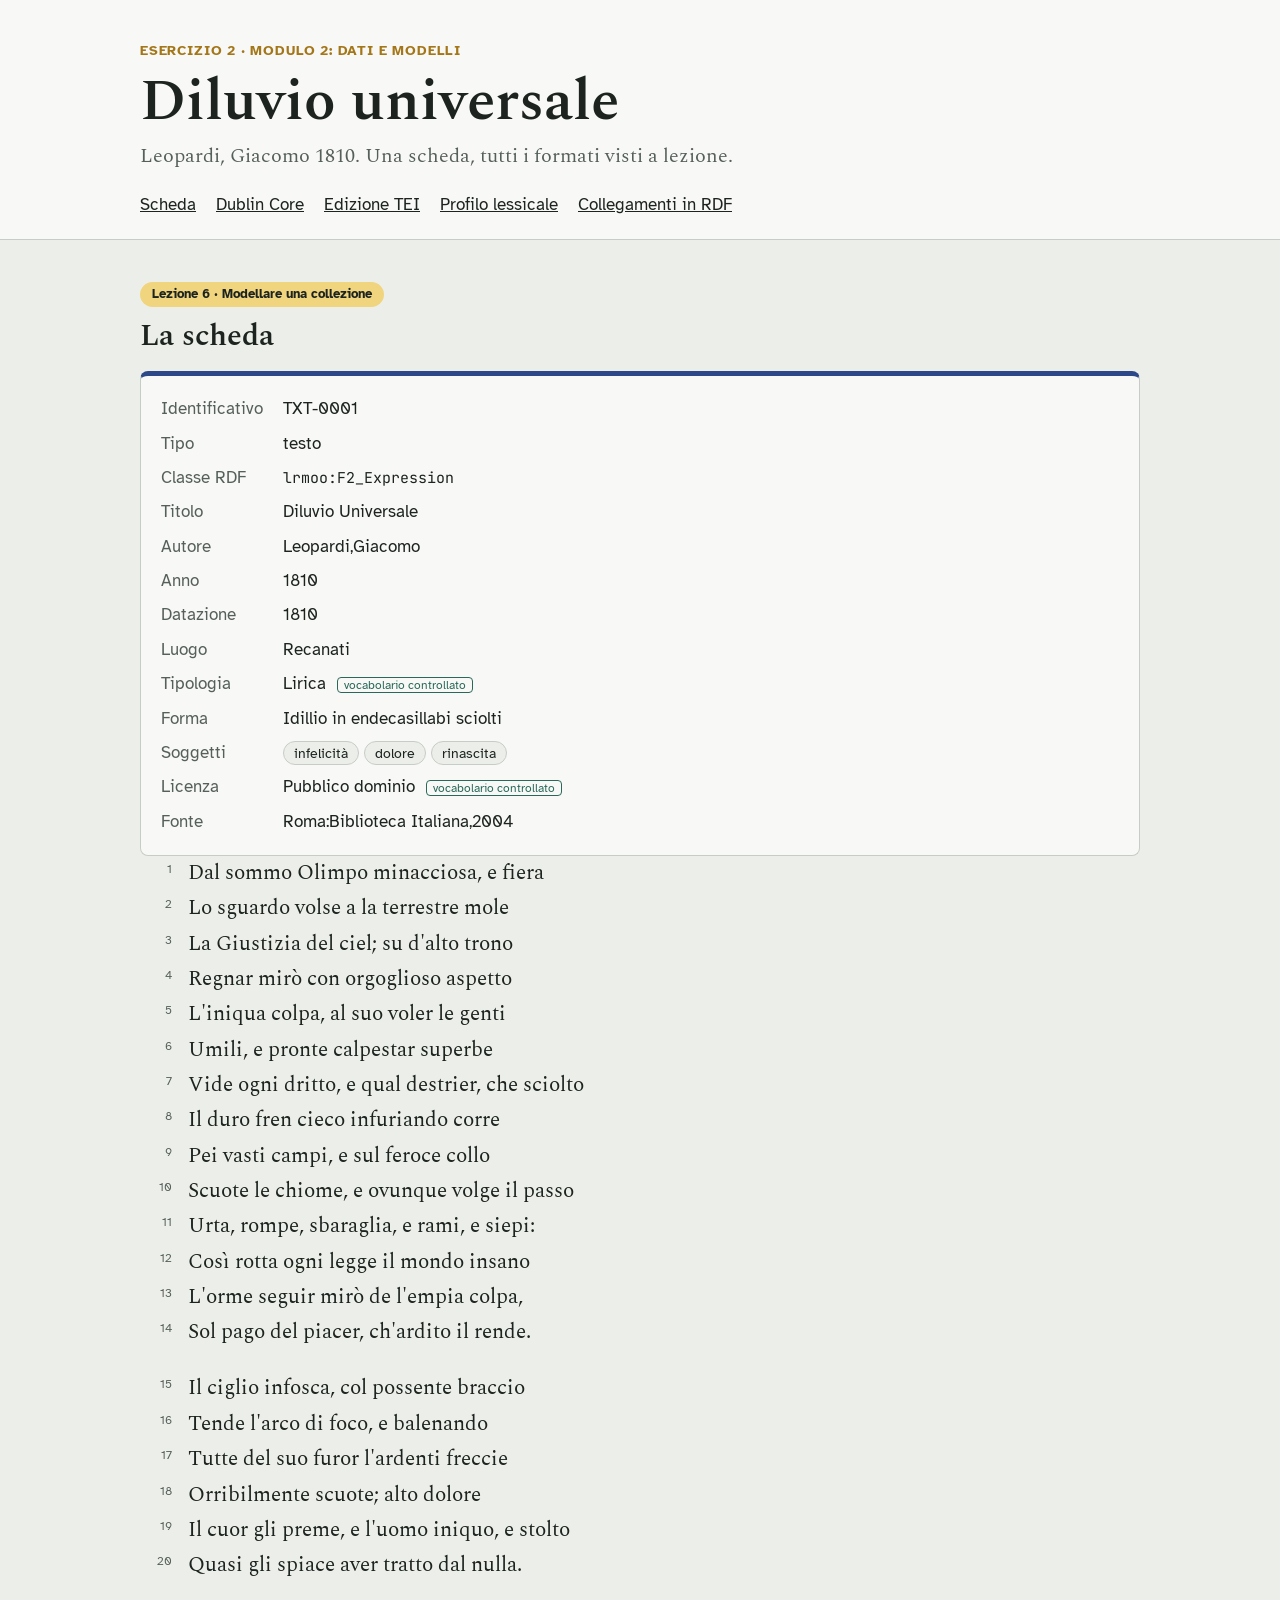
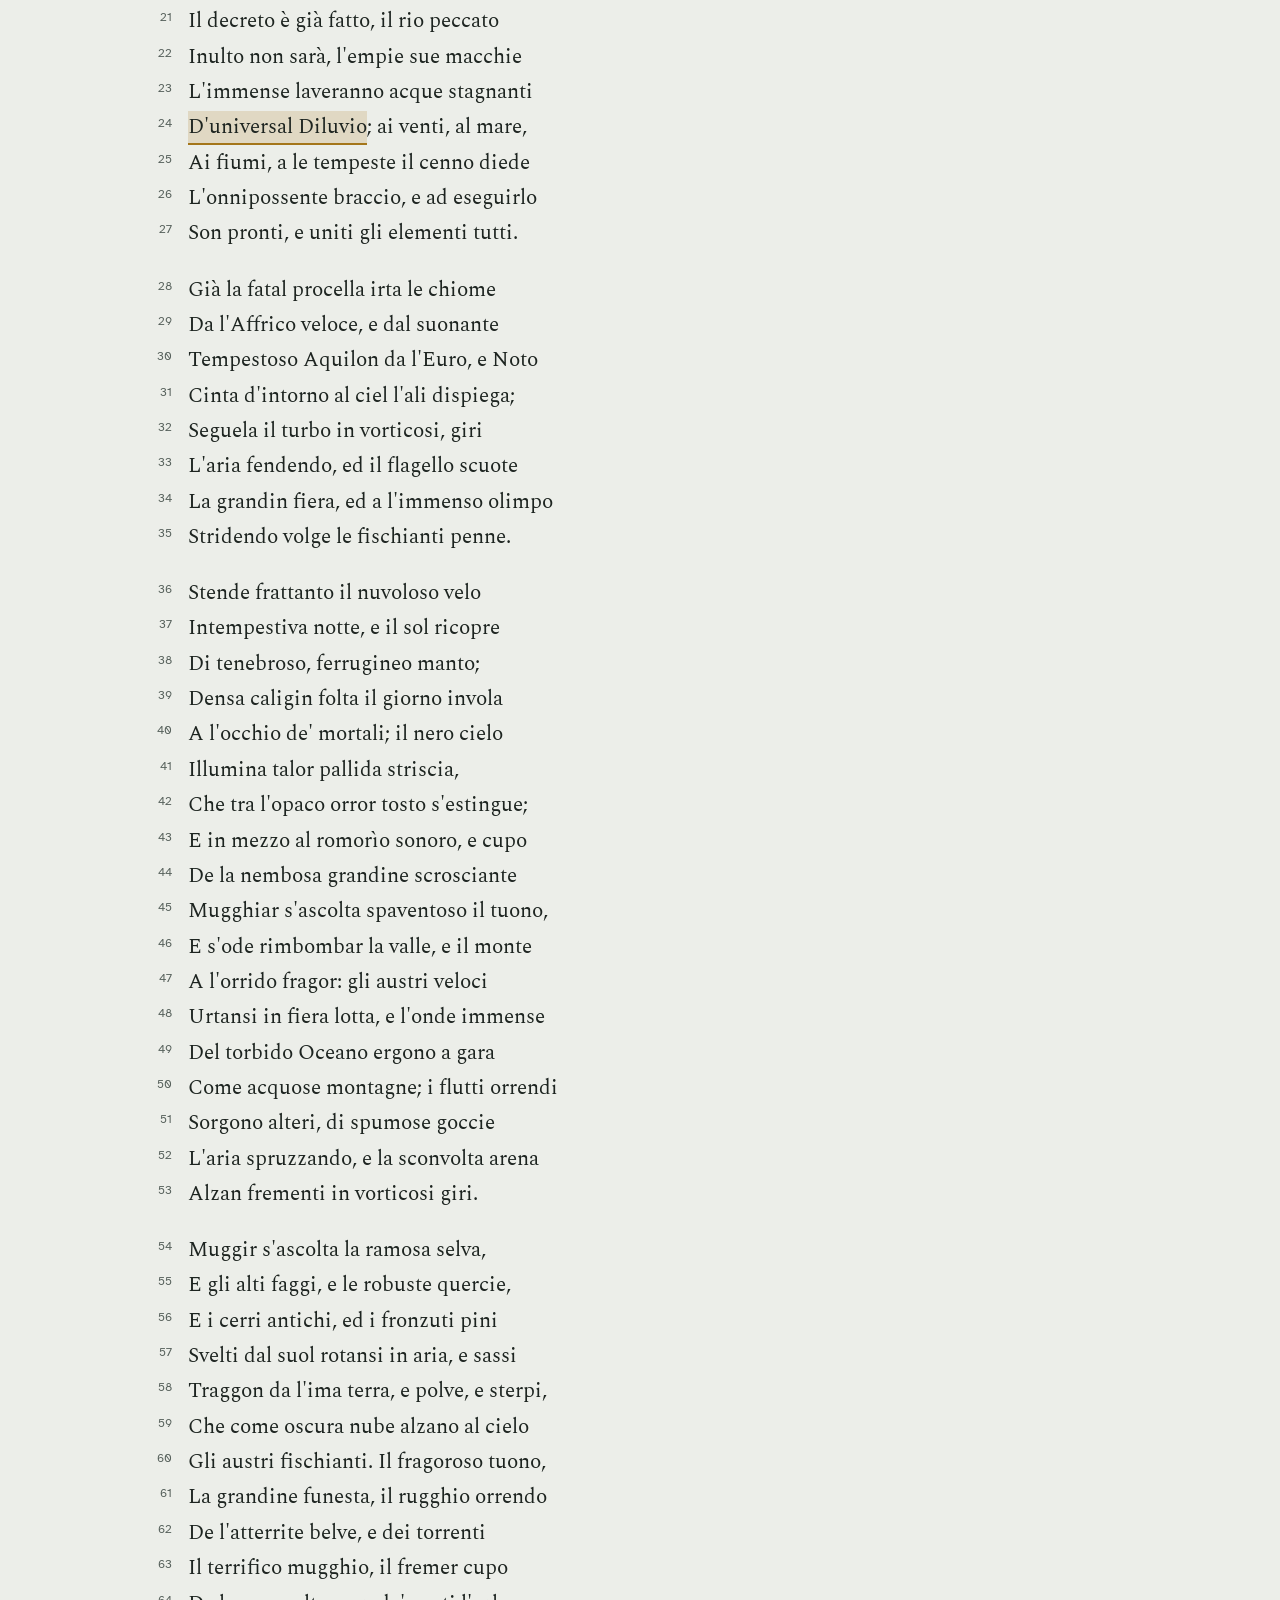
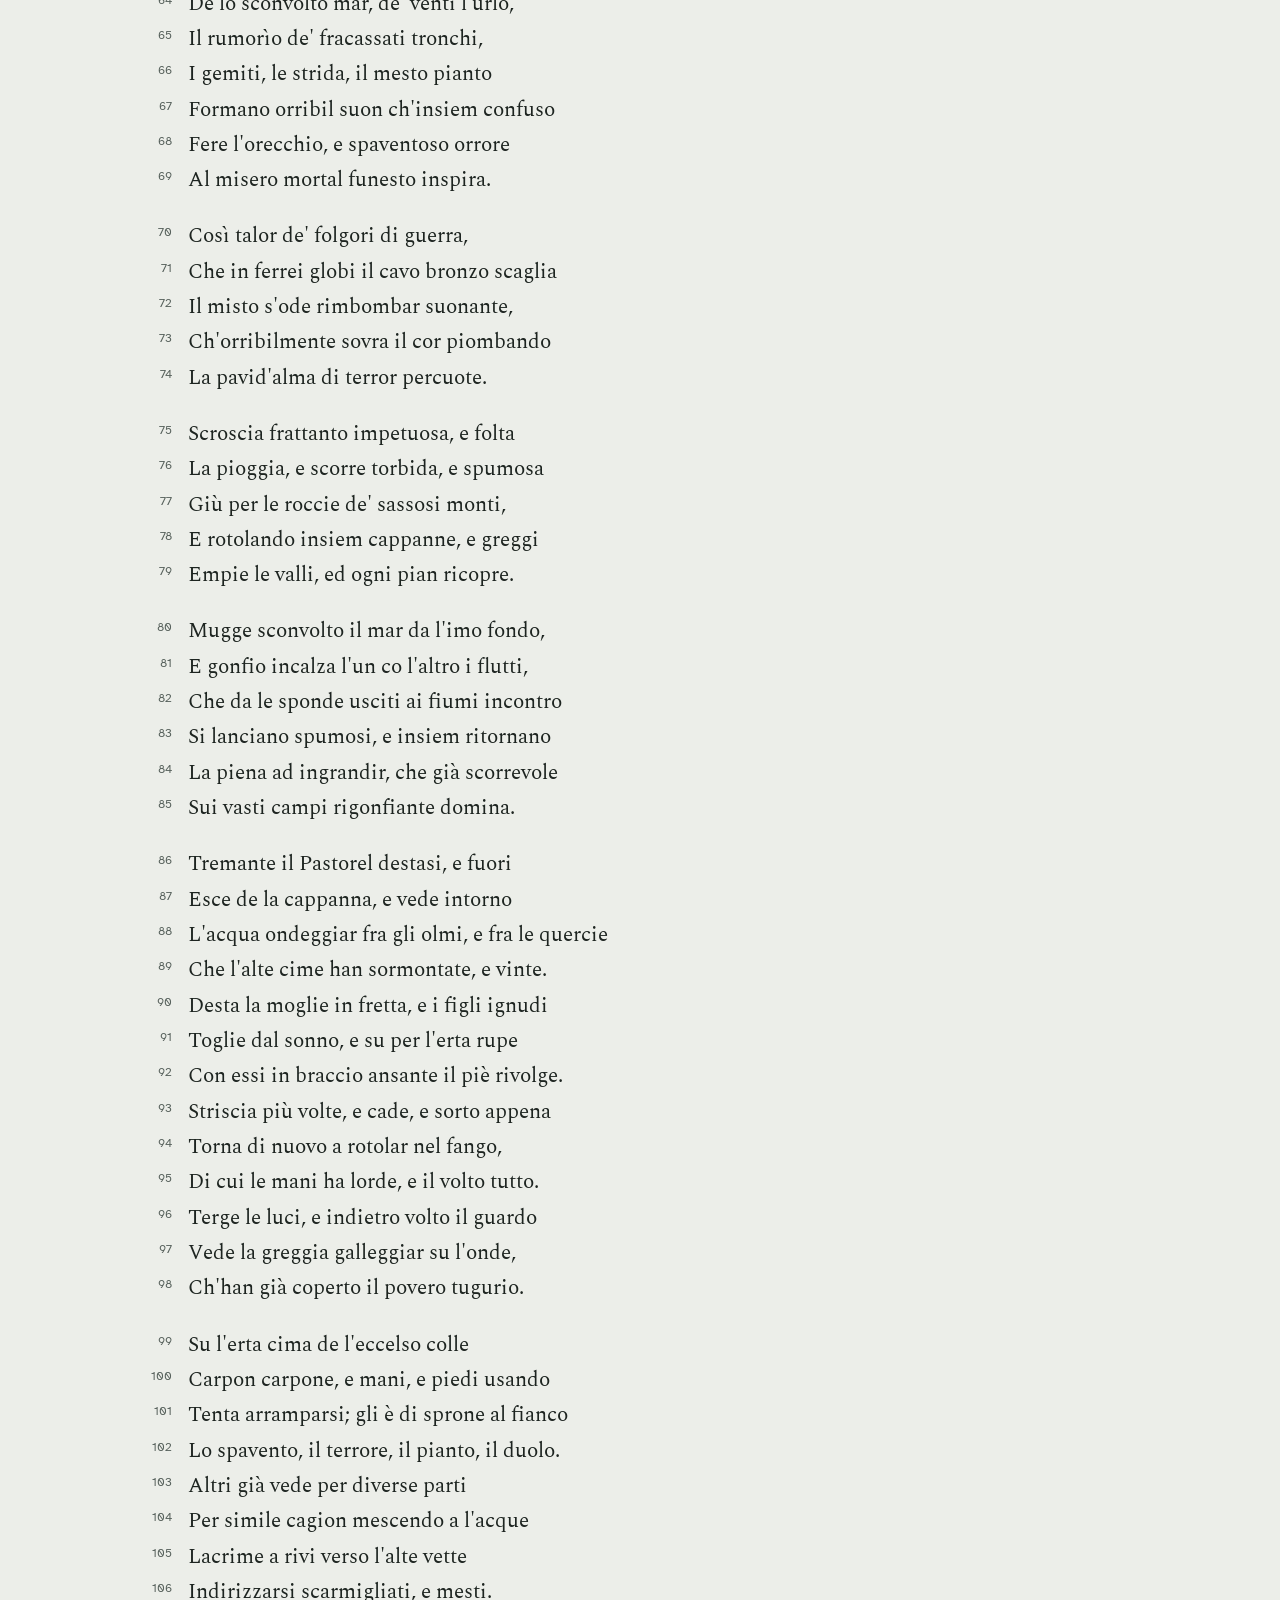
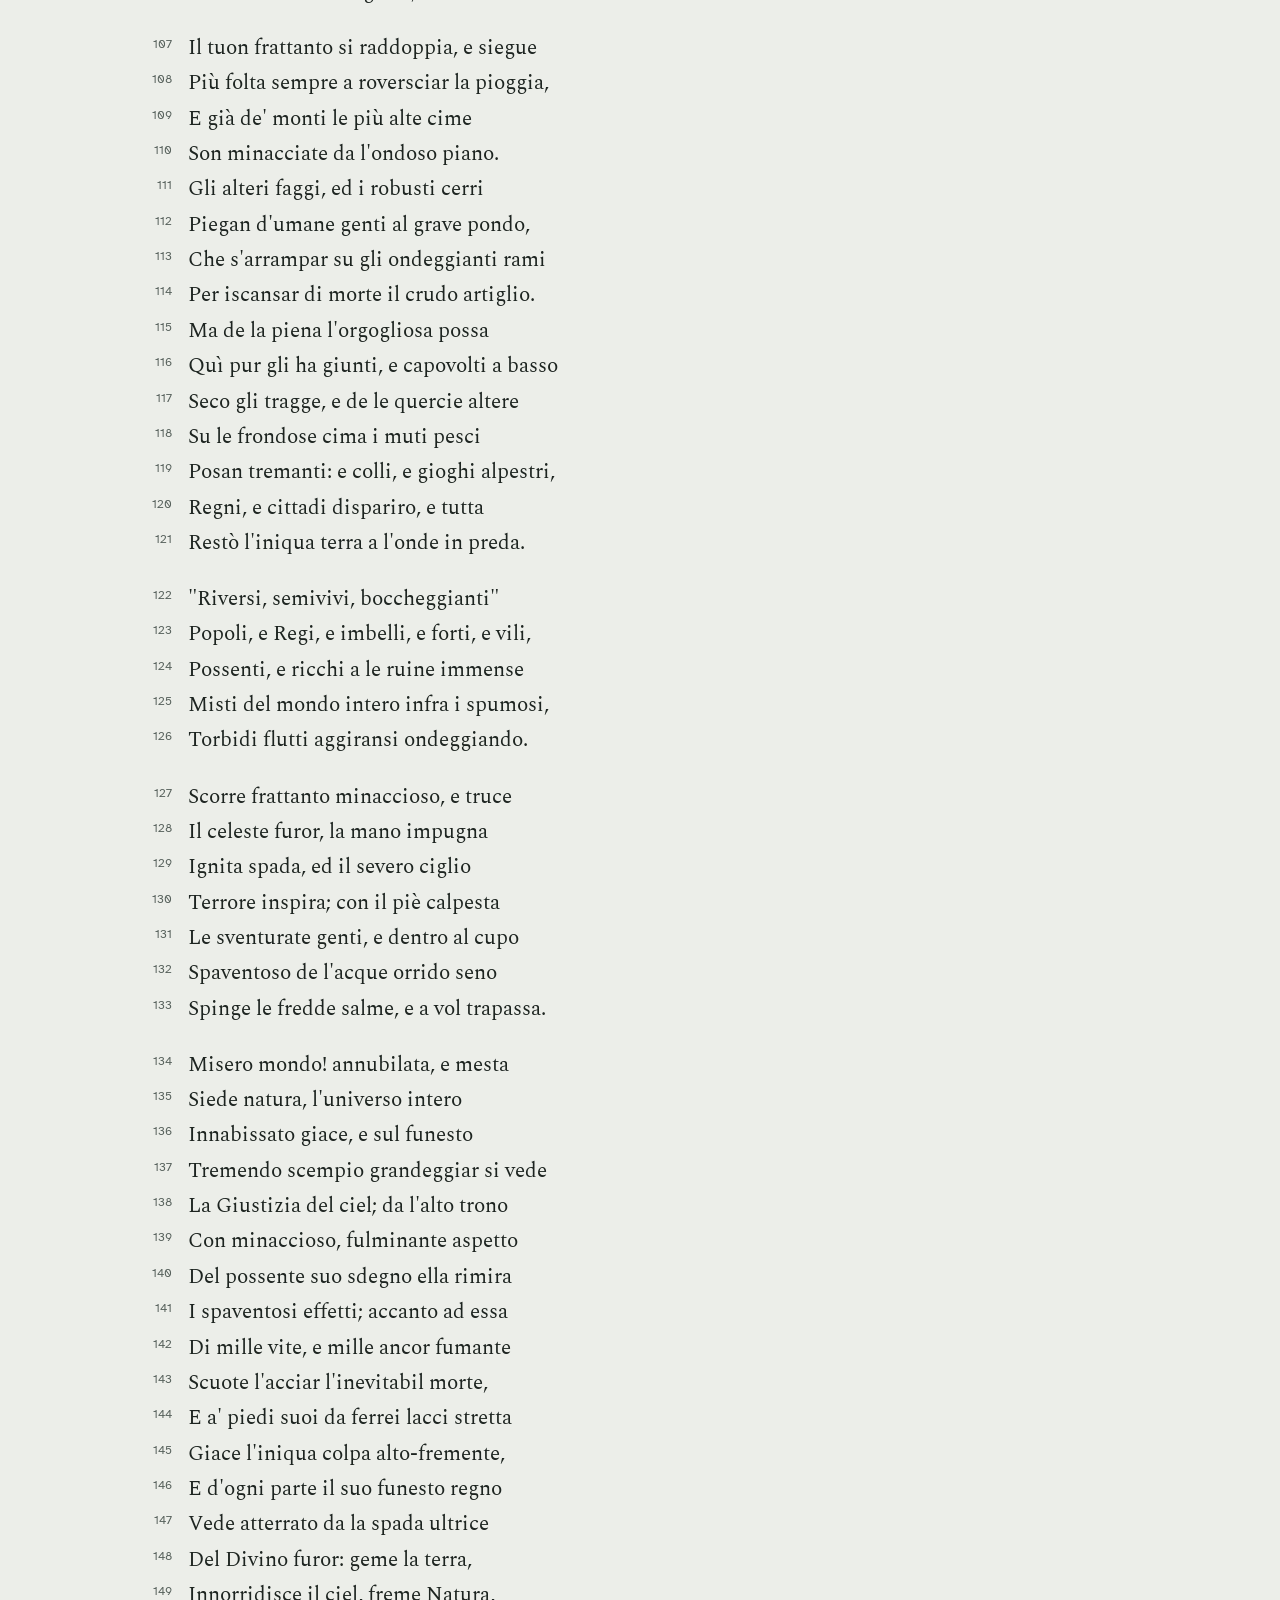
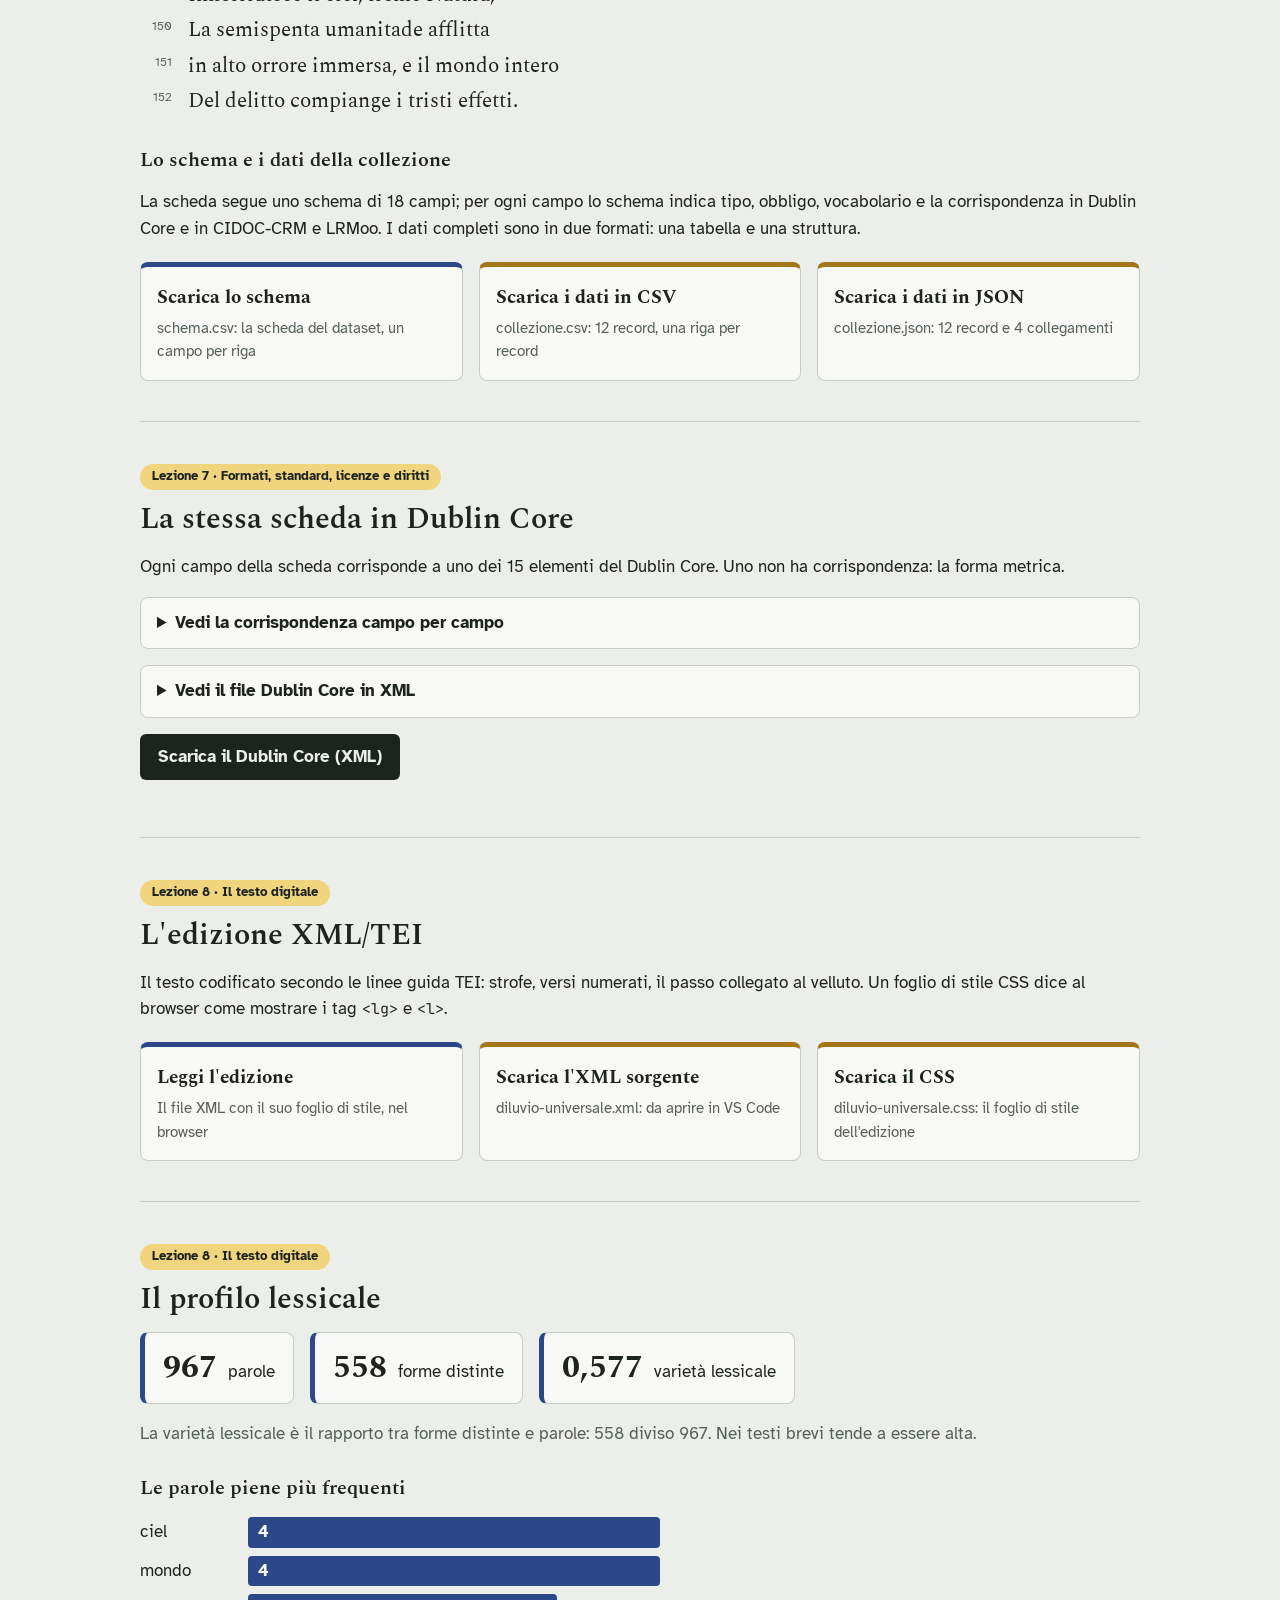
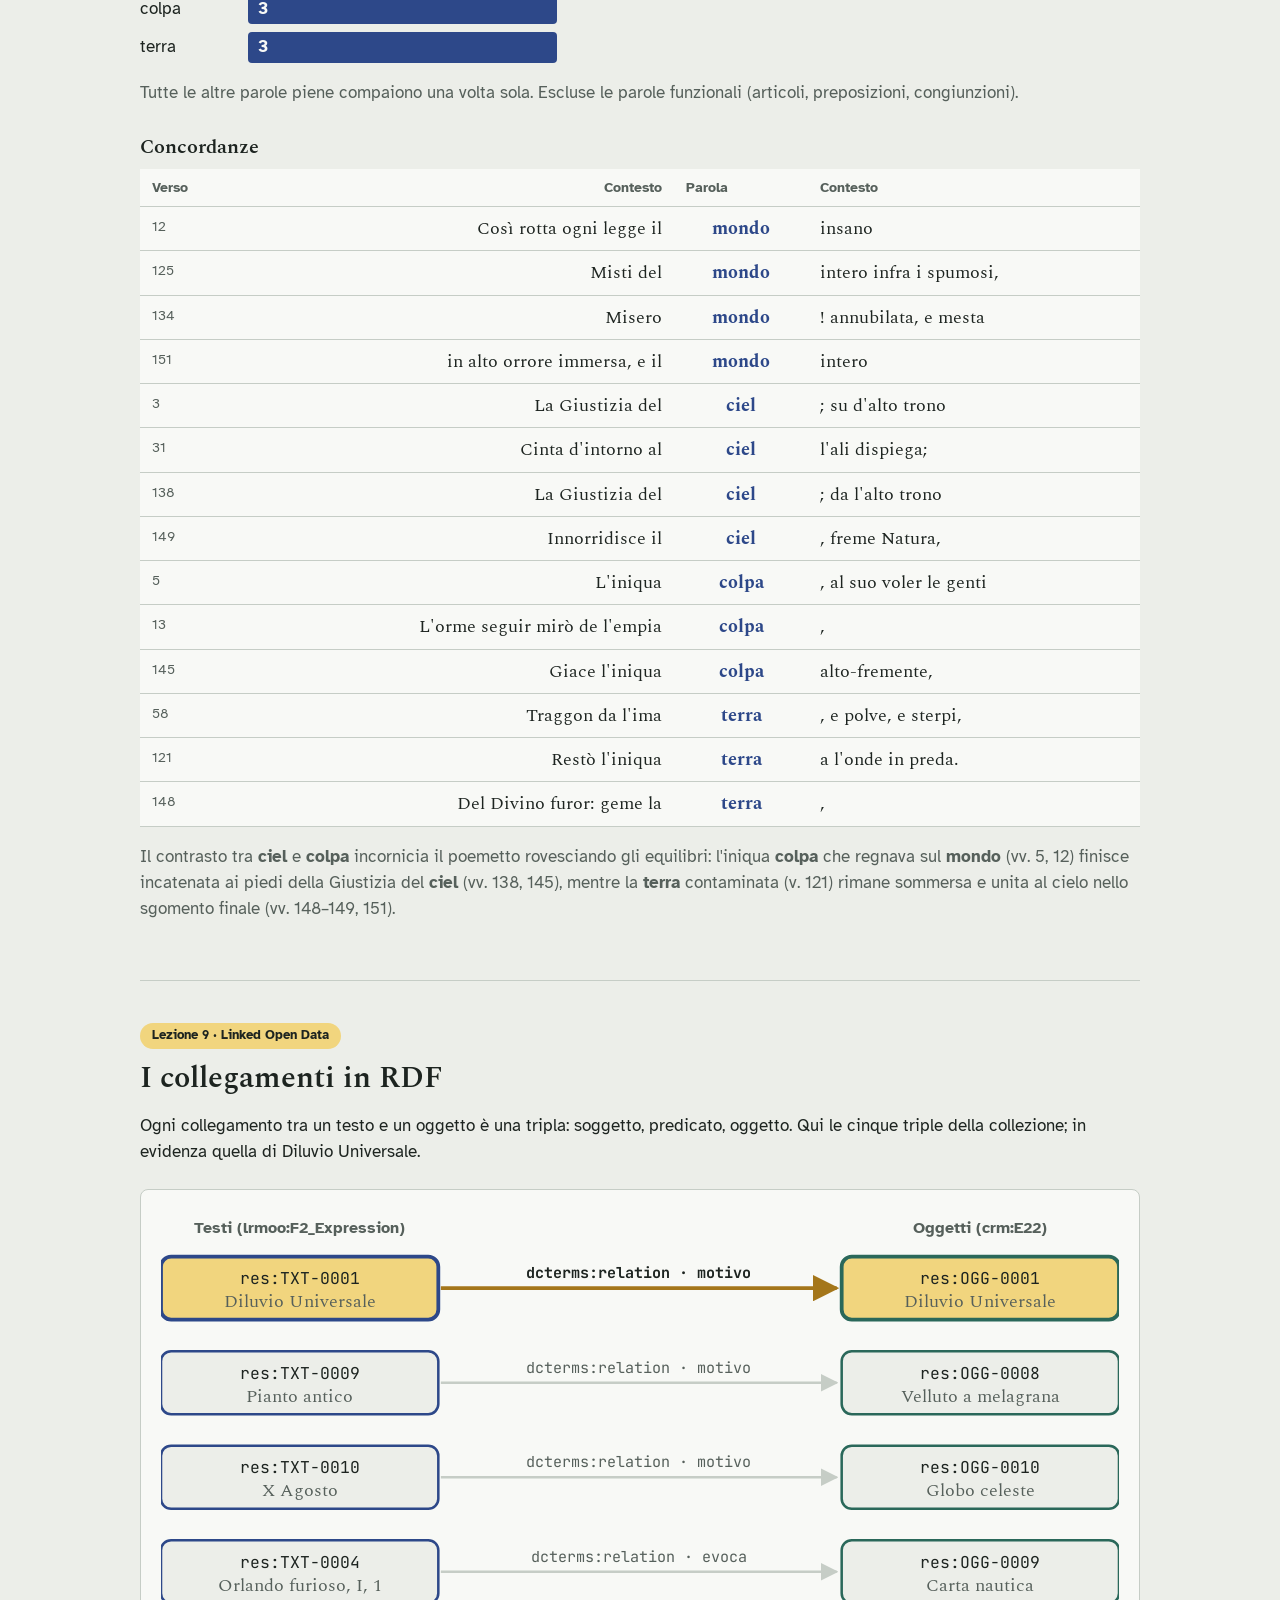
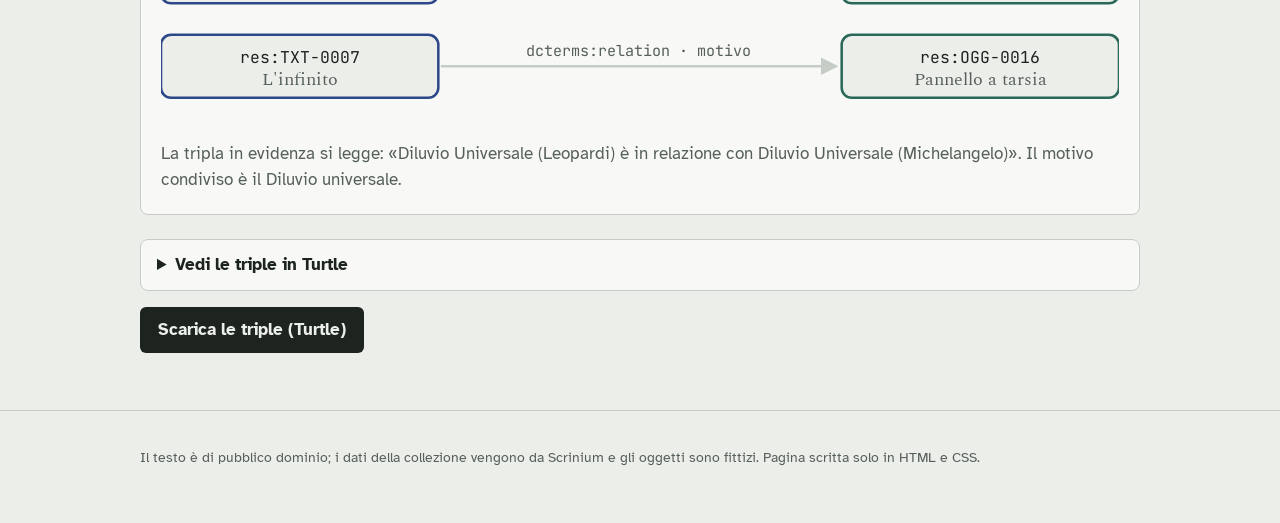
==== commit 4ab7c034: "Add files via upload" ====
--- a/esercizi/esercizio 2/index.html
+++ b/esercizi/esercizio 2/index.html
@@ -51,7 +51,7 @@
         <dt>Datazione</dt><dd>1810</dd>
         <dt>Luogo</dt><dd>Recanati</dd>
         <dt>Tipologia</dt><dd>Lirica <span class="vocabolario">vocabolario controllato</span></dd>
-        <dt>Forma</dt><dd>Strofe di settenari</dd>
+        <dt>Forma</dt><dd>Idillio in endecasillabi sciolti</dd>
         <dt>Soggetti</dt><dd><span class="etichetta">infelicità</span> <span class="etichetta">dolore</span> <span class="etichetta">rinascita</span></dd>
         <dt>Licenza</dt><dd>Pubblico dominio <span class="vocabolario">vocabolario controllato</span></dd>
         <dt>Fonte</dt><dd>Roma:Biblioteca Italiana,2004</dd>
@@ -276,19 +276,19 @@
       <div class="tabella">
         <table>
           <tr><th>Campo della scheda</th><th>Elemento Dublin Core</th><th>Valore</th></tr>
-          <tr><td>id</td><td><code>dc:identifier</code></td><td>TXT-0009</td></tr>
-          <tr><td>titolo</td><td><code>dc:title</code></td><td>Pianto antico</td></tr>
-          <tr><td>autore</td><td><code>dc:creator</code></td><td>Carducci, Giosue</td></tr>
-          <tr><td>anno</td><td><code>dc:date</code></td><td>1871</td></tr>
-          <tr><td>luogo</td><td><code>dc:coverage</code></td><td>Bologna</td></tr>
+          <tr><td>id</td><td><code>dc:identifier</code></td><td>TXT-0001</td></tr>
+          <tr><td>titolo</td><td><code>dc:title</code></td><td>Diluvio Universale</td></tr>
+          <tr><td>autore</td><td><code>dc:creator</code></td><td>Leopardi, Giacomo</td></tr>
+          <tr><td>anno</td><td><code>dc:date</code></td><td>1810</td></tr>
+          <tr><td>luogo</td><td><code>dc:coverage</code></td><td>Recanati</td></tr>
           <tr><td>tipo, tipologia</td><td><code>dc:type</code></td><td>Text; Lirica</td></tr>
-          <tr><td>soggetti</td><td><code>dc:subject</code></td><td>lutto; infanzia; natura</td></tr>
-          <tr><td>descrizione</td><td><code>dc:description</code></td><td>Il melograno rinverdito e il figlio perduto…</td></tr>
+          <tr><td>soggetti</td><td><code>dc:subject</code></td><td>infelicità; dolore; rinascita</td></tr>
+          <tr><td>descrizione</td><td><code>dc:description</code></td><td> La punizione divina dell'umanità corrotta…</td></tr>
           <tr><td>(lingua)</td><td><code>dc:language</code></td><td>it</td></tr>
-          <tr><td>fonte</td><td><code>dc:source</code></td><td>Carducci, Rime nuove, 1887</td></tr>
-          <tr><td>collegamento</td><td><code>dc:relation</code></td><td>OGG-0008</td></tr>
+          <tr><td>fonte</td><td><code>dc:source</code></td><td>Roma:Biblioteca Italiana, 2004</td></tr>
+          <tr><td>collegamento</td><td><code>dc:relation</code></td><td>OGG-0001</td></tr>
           <tr><td>licenza</td><td><code>dc:rights</code></td><td>Pubblico dominio</td></tr>
-          <tr class="senza"><td>forma</td><td>nessun elemento adatto</td><td>Strofe di settenari</td></tr>
+          <tr class="senza"><td>forma</td><td>nessun elemento adatto</td><td>Idillio in endecasillabi sciolti</td></tr>
         </table>
       </div>
     </details>
@@ -297,24 +297,24 @@
       <summary>Vedi il file Dublin Core in XML</summary>
 <pre><code>&lt;oai_dc:dc xmlns:oai_dc="http://www.openarchives.org/OAI/2.0/oai_dc/"
            xmlns:dc="http://purl.org/dc/elements/1.1/"&gt;
-  &lt;dc:identifier&gt;TXT-0009&lt;/dc:identifier&gt;
-  &lt;dc:title xml:lang="it"&gt;Pianto antico&lt;/dc:title&gt;
-  &lt;dc:creator&gt;Carducci, Giosue&lt;/dc:creator&gt;
-  &lt;dc:date&gt;1871&lt;/dc:date&gt;
-  &lt;dc:coverage&gt;Bologna&lt;/dc:coverage&gt;
+  &lt;dc:identifier&gt;TXT-0001&lt;/dc:identifier&gt;
+  &lt;dc:title xml:lang="it"&gt;Diluvio Universale&lt;/dc:title&gt;
+  &lt;dc:creator&gt;Leopardi, Giacomo&lt;/dc:creator&gt;
+  &lt;dc:date&gt;1810&lt;/dc:date&gt;
+  &lt;dc:coverage&gt;Recanati&lt;/dc:coverage&gt;
   &lt;dc:type&gt;Text&lt;/dc:type&gt;
   &lt;dc:type xml:lang="it"&gt;Lirica&lt;/dc:type&gt;
-  &lt;dc:subject xml:lang="it"&gt;lutto&lt;/dc:subject&gt;
-  &lt;dc:subject xml:lang="it"&gt;infanzia&lt;/dc:subject&gt;
-  &lt;dc:subject xml:lang="it"&gt;natura&lt;/dc:subject&gt;
+  &lt;dc:subject xml:lang="it"&gt;infelicità&lt;/dc:subject&gt;
+  &lt;dc:subject xml:lang="it"&gt;dolore&lt;/dc:subject&gt;
+  &lt;dc:subject xml:lang="it"&gt;rinascita&lt;/dc:subject&gt;
   &lt;dc:language&gt;it&lt;/dc:language&gt;
-  &lt;dc:relation&gt;https://scrinium.example.org/id/OGG-0008&lt;/dc:relation&gt;
+  &lt;dc:relation&gt;https://scrinium.example.org/id/OGG-0001&lt;/dc:relation&gt;
   &lt;dc:rights&gt;Pubblico dominio&lt;/dc:rights&gt;
   …
 &lt;/oai_dc:dc&gt;</code></pre>
     </details>
 
-    <p class="azioni"><a class="pulsante" href="dati/pianto-antico-dc.xml" download>Scarica il Dublin Core (XML)</a></p>
+    <p class="azioni"><a class="pulsante" href="dati/diluvio-universale-dc.xml" download>Scarica il Dublin Core (XML)</a></p>
   </section>
 
 
@@ -325,7 +325,7 @@
     <p>Il testo codificato secondo le linee guida TEI: strofe, versi numerati, il passo collegato al velluto. Un foglio di stile CSS dice al browser come mostrare i tag <code>&lt;lg&gt;</code> e <code>&lt;l&gt;</code>.</p>
     <div class="tre-file">
       <a href="tei/diluvio-universale.xml" target="_blank" rel="noopener">
-        <sstrong>Leggi l'edizione</strong
+        <strong>Leggi l'edizione</strong>
         <span>Il file XML con il suo foglio di stile, nel browser</span>
       </a>
       <a href="tei/diluvio-universale.xml" download>
@@ -343,48 +343,61 @@
   <!-- ===================== 4. PROFILO LESSICALE (lezione 8) ===================== -->
   <section id="lessico">
     <p class="lezione">Lezione 8 · Il testo digitale</p>
-    <h2>Il profilo lessicale</h2>
-
+  <h2>Il profilo lessicale</h2>
     <div class="numeri">
-      <p><b>69</b> parole</p>
-      <p><b>52</b> forme distinte</p>
-      <p><b>0,75</b> varietà lessicale</p>
+      <p><b>967</b> parole</p>
+      <p><b>558</b> forme distinte</p>
+      <p><b>0,577</b> varietà lessicale</p>
     </div>
-    <p class="tenue">La varietà lessicale è il rapporto tra forme distinte e parole: 52 diviso 69. Nei testi brevi tende a essere alta.</p>
+    <p class="tenue">La varietà lessicale è il rapporto tra forme distinte e parole: 558 diviso 967. Nei testi brevi tende a essere alta.</p>
 
     <h3>Le parole piene più frequenti</h3>
     <!-- La lunghezza delle barre è scritta nello stile: --valore in percentuale -->
     <ul class="barre">
-      <li style="--valore: 100%"><span>fior</span><b>3</b></li>
-      <li style="--valore: 67%"><span>terra</span><b>2</b></li>
+      <li style="--valore: 100%"><span>ciel</span><b>4</b></li>
+      <li style="--valore: 100%"><span>mondo</span><b>4</b></li>
+      <li style="--valore: 75%"><span>colpa</span><b>3</b></li>
+      <li style="--valore: 75%"><span>terra</span><b>3</b></li>
     </ul>
+
     <p class="tenue">Tutte le altre parole piene compaiono una volta sola. Escluse le parole funzionali (articoli, preposizioni, congiunzioni).</p>
 
-    <h3>Concordanze</h3>
-    <div class="tabella">
-      <table class="kwic">
-        <tr><th>Verso</th><th class="sinistra">Contesto</th><th>Parola</th><th>Contesto</th></tr>
-        <tr><td>4</td><td class="sinistra">da' bei vermigli</td><td class="chiave">fior</td><td>,</td></tr>
-        <tr><td>9</td><td class="sinistra">Tu</td><td class="chiave">fior</td><td>de la mia pianta</td></tr>
-        <tr><td>12</td><td class="sinistra">estremo unico</td><td class="chiave">fior</td><td>,</td></tr>
-        <tr><td>13</td><td class="sinistra">sei ne la</td><td class="chiave">terra</td><td>fredda,</td></tr>
-        <tr><td>14</td><td class="sinistra">sei ne la</td><td class="chiave">terra</td><td>negra;</td></tr>
-      </table>
-    </div>
-    <p class="tenue">Il fiore dell'albero (v. 4) diventa il figlio (vv. 9 e 12): la concordanza mostra la metafora che regge la poesia.</p>
-  </section>
-
-
-  <!-- ===================== 5. COLLEGAMENTI IN RDF (lezione 9) ===================== -->
+  
+  <h3>Concordanze</h3>
+  <div class="tabella">
+    <table class="kwic">
+      <tr><th>Verso</th><th class="sinistra">Contesto</th><th>Parola</th><th>Contesto</th></tr>
+      <tr><td>12</td><td class="sinistra">Così rotta ogni legge il</td><td class="chiave">mondo</td><td>insano</td></tr>
+      <tr><td>125</td><td class="sinistra">Misti del</td><td class="chiave">mondo</td><td>intero infra i spumosi,</td></tr>
+      <tr><td>134</td><td class="sinistra">Misero</td><td class="chiave">mondo</td><td>! annubilata, e mesta</td></tr>
+      <tr><td>151</td><td class="sinistra">in alto orrore immersa, e il</td><td class="chiave">mondo</td><td>intero</td></tr>
+      <tr><td>3</td><td class="sinistra">La Giustizia del</td><td class="chiave">ciel</td><td>; su d'alto trono</td></tr>
+      <tr><td>31</td><td class="sinistra">Cinta d'intorno al</td><td class="chiave">ciel</td><td>l'ali dispiega;</td></tr>
+      <tr><td>138</td><td class="sinistra">La Giustizia del</td><td class="chiave">ciel</td><td>; da l'alto trono</td></tr>
+      <tr><td>149</td><td class="sinistra">Innorridisce il</td><td class="chiave">ciel</td><td>, freme Natura,</td></tr>
+      <tr><td>5</td><td class="sinistra">L'iniqua</td><td class="chiave">colpa</td><td>, al suo voler le genti</td></tr>
+      <tr><td>13</td><td class="sinistra">L'orme seguir mirò de l'empia</td><td class="chiave">colpa</td><td>,</td></tr>
+      <tr><td>145</td><td class="sinistra">Giace l'iniqua</td><td class="chiave">colpa</td><td>alto-fremente,</td></tr>
+      <tr><td>58</td><td class="sinistra">Traggon da l'ima</td><td class="chiave">terra</td><td>, e polve, e sterpi,</td></tr>
+      <tr><td>121</td><td class="sinistra">Restò l'iniqua</td><td class="chiave">terra</td><td>a l'onde in preda.</td></tr>
+      <tr><td>148</td><td class="sinistra">Del Divino furor: geme la</td><td class="chiave">terra</td><td>,</td></tr>
+    </table>
+  </div>
+  <p class="tenue">Il contrasto tra <strong>ciel</strong> e <strong>colpa</strong> incornicia il poemetto rovesciando gli equilibri: l'iniqua <strong>colpa</strong> che regnava sul <strong>mondo</strong> (vv. 5, 12) finisce incatenata ai piedi della Giustizia del <strong>ciel</strong> (vv. 138, 145), mentre la <strong>terra</strong> contaminata (v. 121) rimane sommersa e unita al cielo nello sgomento finale (vv. 148–149, 151).</p>
+
+</section>
+
+
+ <!-- ===================== 5. COLLEGAMENTI RDF (lezione 9) ===================== -->
   <section id="rdf">
     <p class="lezione">Lezione 9 · Linked Open Data</p>
     <h2>I collegamenti in RDF</h2>
-    <p>Ogni collegamento tra un testo e un oggetto è una tripla: soggetto, predicato, oggetto. Qui le quattro triple della collezione; in evidenza quella di Pianto antico.</p>
+    <p>Ogni collegamento tra un testo e un oggetto è una tripla: soggetto, predicato, oggetto. Qui le cinque triple della collezione; in evidenza quella di Diluvio Universale.</p>
 
     <!-- Il grafo è un disegno SVG scritto a mano: rettangoli, linee, testo -->
     <figure class="grafo">
-      <svg viewBox="0 0 760 330" role="img" aria-labelledby="grafo-titolo">
-        <title id="grafo-titolo">Quattro testi a sinistra collegati con dcterms:relation a quattro oggetti a destra. Pianto antico è collegato al Velluto con motivo a melagrana.</title>
+      <svg viewBox="0 0 760 405" role="img" aria-labelledby="grafo-titolo">
+        <title id="grafo-titolo">Cinque testi a sinistra collegati con dcterms:relation a cinque oggetti a destra. Diluvio Universale di Giacomo Leopardi è collegato al Diluvio Universale di Michelangelo Buonarroti.</title>
         <!-- le frecce -->
         <defs>
           <marker id="punta" viewBox="0 0 10 10" refX="9" refY="5" markerWidth="7" markerHeight="7" orient="auto"><path d="M0,0 L10,5 L0,10 z" class="punta"/></marker>
@@ -395,20 +408,23 @@
 
         <g class="arco evidenza"><line x1="222" y1="62" x2="536" y2="62" marker-end="url(#punta-ev)"/><text x="379" y="54">dcterms:relation · motivo</text></g>
         <g class="arco"><line x1="222" y1="137" x2="536" y2="137" marker-end="url(#punta)"/><text x="379" y="129">dcterms:relation · motivo</text></g>
-        <g class="arco"><line x1="222" y1="212" x2="536" y2="212" marker-end="url(#punta)"/><text x="379" y="204">dcterms:relation · evoca</text></g>
-        <g class="arco"><line x1="222" y1="287" x2="536" y2="287" marker-end="url(#punta)"/><text x="379" y="279">dcterms:relation · motivo</text></g>
-
-        <g class="nodo testo evidenza"><rect x="0" y="37" width="220" height="50" rx="8"/><text x="110" y="59">res:TXT-0009</text><text x="110" y="77" class="nome">Pianto antico</text></g>
-        <g class="nodo testo"><rect x="0" y="112" width="220" height="50" rx="8"/><text x="110" y="134">res:TXT-0010</text><text x="110" y="152" class="nome">X Agosto</text></g>
-        <g class="nodo testo"><rect x="0" y="187" width="220" height="50" rx="8"/><text x="110" y="209">res:TXT-0004</text><text x="110" y="227" class="nome">Orlando furioso, I, 1</text></g>
-        <g class="nodo testo"><rect x="0" y="262" width="220" height="50" rx="8"/><text x="110" y="284">res:TXT-0007</text><text x="110" y="302" class="nome">L'infinito</text></g>
-
-        <g class="nodo oggetto evidenza"><rect x="540" y="37" width="220" height="50" rx="8"/><text x="650" y="59">res:OGG-0008</text><text x="650" y="77" class="nome">Velluto a melagrana</text></g>
-        <g class="nodo oggetto"><rect x="540" y="112" width="220" height="50" rx="8"/><text x="650" y="134">res:OGG-0010</text><text x="650" y="152" class="nome">Globo celeste</text></g>
-        <g class="nodo oggetto"><rect x="540" y="187" width="220" height="50" rx="8"/><text x="650" y="209">res:OGG-0009</text><text x="650" y="227" class="nome">Carta nautica</text></g>
-        <g class="nodo oggetto"><rect x="540" y="262" width="220" height="50" rx="8"/><text x="650" y="284">res:OGG-0016</text><text x="650" y="302" class="nome">Pannello a tarsia</text></g>
+        <g class="arco"><line x1="222" y1="212" x2="536" y2="212" marker-end="url(#punta)"/><text x="379" y="204">dcterms:relation · motivo</text></g>
+        <g class="arco"><line x1="222" y1="287" x2="536" y2="287" marker-end="url(#punta)"/><text x="379" y="279">dcterms:relation · evoca</text></g>
+        <g class="arco"><line x1="222" y1="362" x2="536" y2="362" marker-end="url(#punta)"/><text x="379" y="354">dcterms:relation · motivo</text></g>
+
+        <g class="nodo testo evidenza"><rect x="0" y="37" width="220" height="50" rx="8"/><text x="110" y="59">res:TXT-0001</text><text x="110" y="77" class="nome">Diluvio Universale</text></g>
+        <g class="nodo testo"><rect x="0" y="112" width="220" height="50" rx="8"/><text x="110" y="134">res:TXT-0009</text><text x="110" y="152" class="nome">Pianto antico</text></g>
+        <g class="nodo testo"><rect x="0" y="187" width="220" height="50" rx="8"/><text x="110" y="209">res:TXT-0010</text><text x="110" y="227" class="nome">X Agosto</text></g>
+        <g class="nodo testo"><rect x="0" y="262" width="220" height="50" rx="8"/><text x="110" y="284">res:TXT-0004</text><text x="110" y="302" class="nome">Orlando furioso, I, 1</text></g>
+        <g class="nodo testo"><rect x="0" y="337" width="220" height="50" rx="8"/><text x="110" y="359">res:TXT-0007</text><text x="110" y="377" class="nome">L'infinito</text></g>
+
+        <g class="nodo oggetto evidenza"><rect x="540" y="37" width="220" height="50" rx="8"/><text x="650" y="59">res:OGG-0001</text><text x="650" y="77" class="nome">Diluvio Universale</text></g>
+        <g class="nodo oggetto"><rect x="540" y="112" width="220" height="50" rx="8"/><text x="650" y="134">res:OGG-0008</text><text x="650" y="152" class="nome">Velluto a melagrana</text></g>
+        <g class="nodo oggetto"><rect x="540" y="187" width="220" height="50" rx="8"/><text x="650" y="209">res:OGG-0010</text><text x="650" y="227" class="nome">Globo celeste</text></g>
+        <g class="nodo oggetto"><rect x="540" y="262" width="220" height="50" rx="8"/><text x="650" y="284">res:OGG-0009</text><text x="650" y="302" class="nome">Carta nautica</text></g>
+        <g class="nodo oggetto"><rect x="540" y="337" width="220" height="50" rx="8"/><text x="650" y="359">res:OGG-0016</text><text x="650" y="377" class="nome">Pannello a tarsia</text></g>
       </svg>
-      <figcaption>La tripla in evidenza si legge: «Pianto antico è in relazione con il Velluto con motivo a melagrana». Il motivo condiviso è il melograno.</figcaption>
+      <figcaption>La tripla in evidenza si legge: «Diluvio Universale (Leopardi) è in relazione con Diluvio Universale (Michelangelo)». Il motivo condiviso è il Diluvio universale.</figcaption>
     </figure>
 
     <details>
@@ -416,20 +432,21 @@
 <pre><code><span class="c"># I prefissi (res:, dc:, dcterms:, crm:, lrmoo:) sono dichiarati nel file da scaricare</span>
 
 <span class="c"># La scheda, descritta con Dublin Core</span>
-res:TXT-0009 a lrmoo:F2_Expression ;
-    dc:title "Pianto antico"@it ;
-    dc:creator "Giosue Carducci" ;
-    dc:date "1871" ;
-    dc:subject "lutto"@it , "infanzia"@it , "natura"@it ;
+res:TXT-0001 a lrmoo:F2_Expression ;
+    dc:title "Diluvio Universale"@it ;
+    dc:creator "Giacomo Leopardi" ;
+    dc:date "1810" ;
+    dc:subject "infelicità"@it , "dolore"@it , "rinascita"@it ;
     dc:rights "Pubblico dominio" ;
-    dcterms:relation res:OGG-0008 .
+    dcterms:relation res:OGG-0001 .
 
 <span class="c"># L'oggetto collegato, descritto con CIDOC-CRM</span>
-res:OGG-0008 a crm:E22_Human-Made_Object ;
-    dc:title "Velluto con motivo a melagrana"@it ;
-    crm:P108i_was_produced_by res:OGG-0008-produzione .
+res:OGG-0001 a crm:E22_Human-Made_Object ;
+    dc:title "Diluvio Universale"@it ;
+    crm:P108i_was_produced_by res:OGG-0001-produzione .
 
 <span class="c"># Tutti i collegamenti della collezione</span>
+res:TXT-0001 dcterms:relation res:OGG-0001 .
 res:TXT-0009 dcterms:relation res:OGG-0008 .
 res:TXT-0010 dcterms:relation res:OGG-0010 .
 res:TXT-0004 dcterms:relation res:OGG-0009 .
@@ -437,10 +454,7 @@
     </details>
     <p class="azioni"><a class="pulsante" href="dati/collegamenti.ttl" download>Scarica le triple (Turtle)</a></p>
   </section>
-
-
-</main>
-
+ </main>
 <footer>
   <div class="contenitore">
     <p>Il testo è di pubblico dominio; i dati della collezione vengono da Scrinium e gli oggetti sono fittizi. Pagina scritta solo in HTML e CSS.</p>
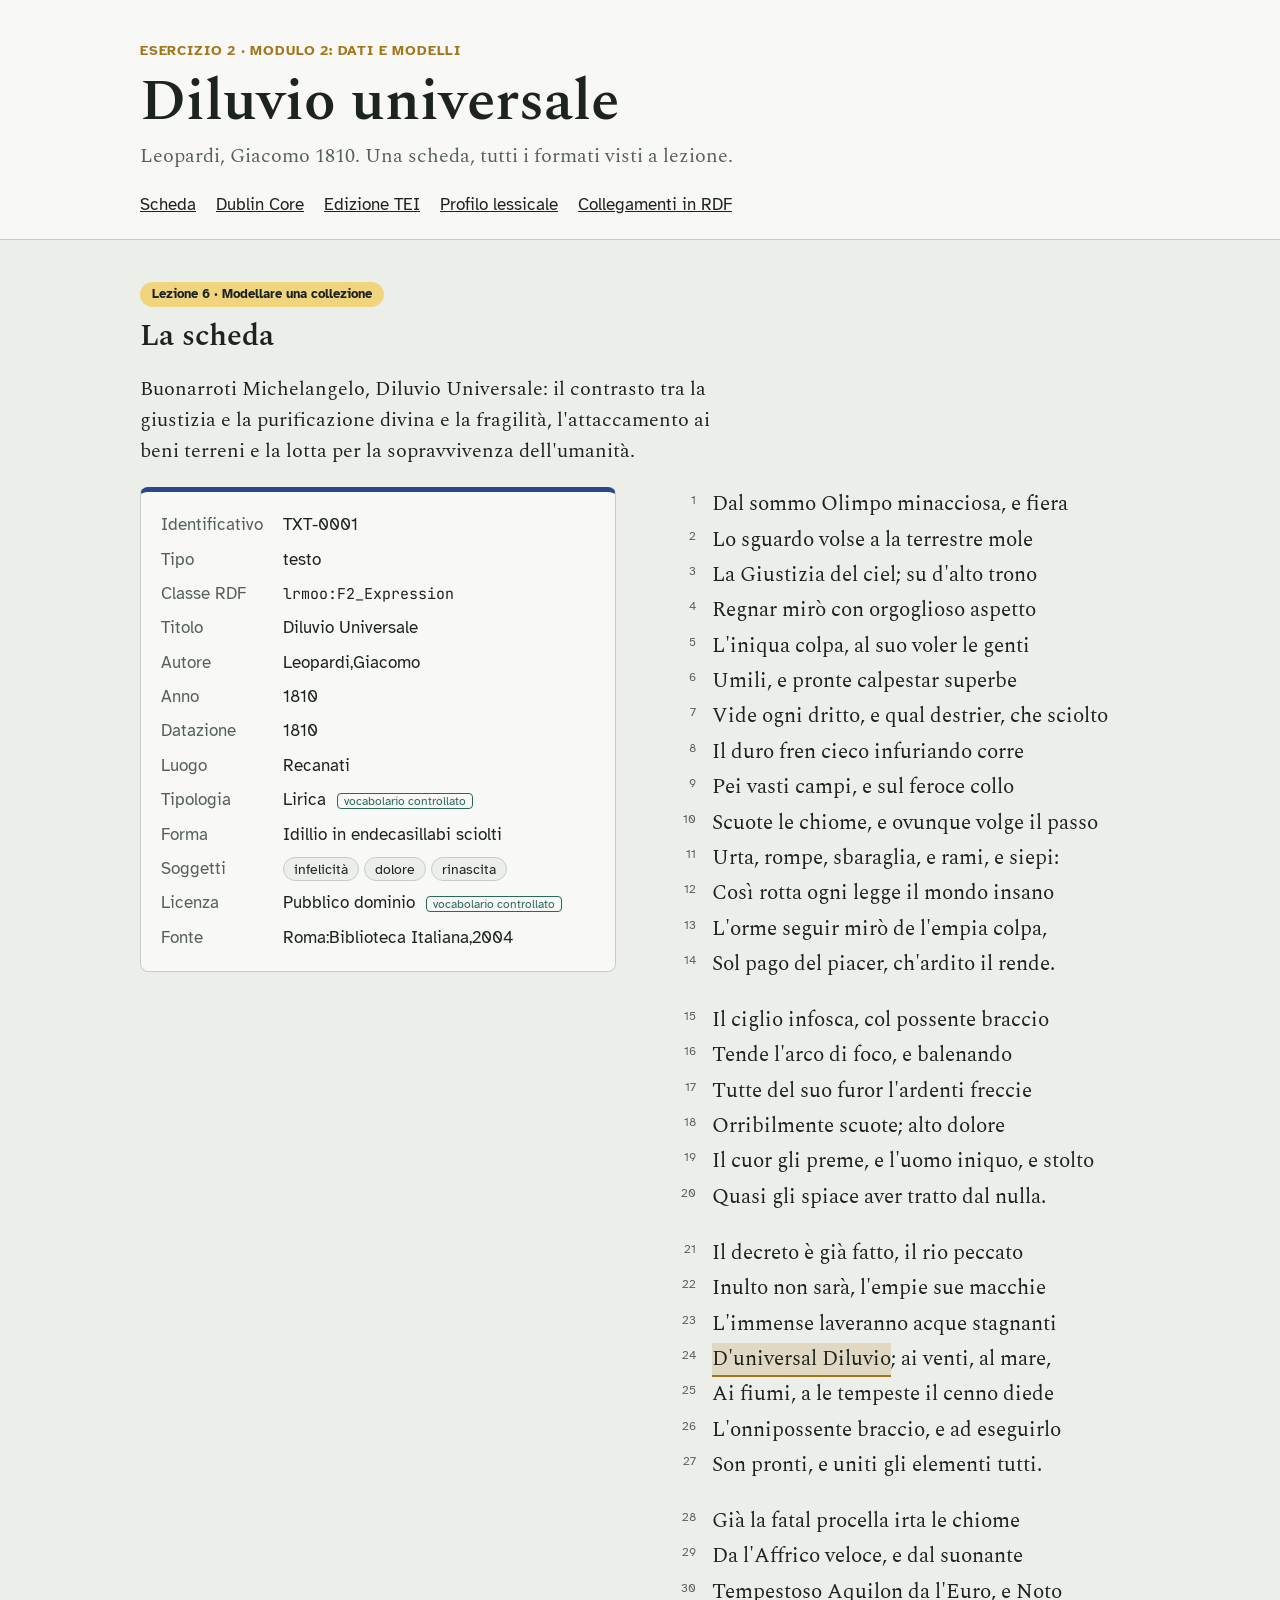
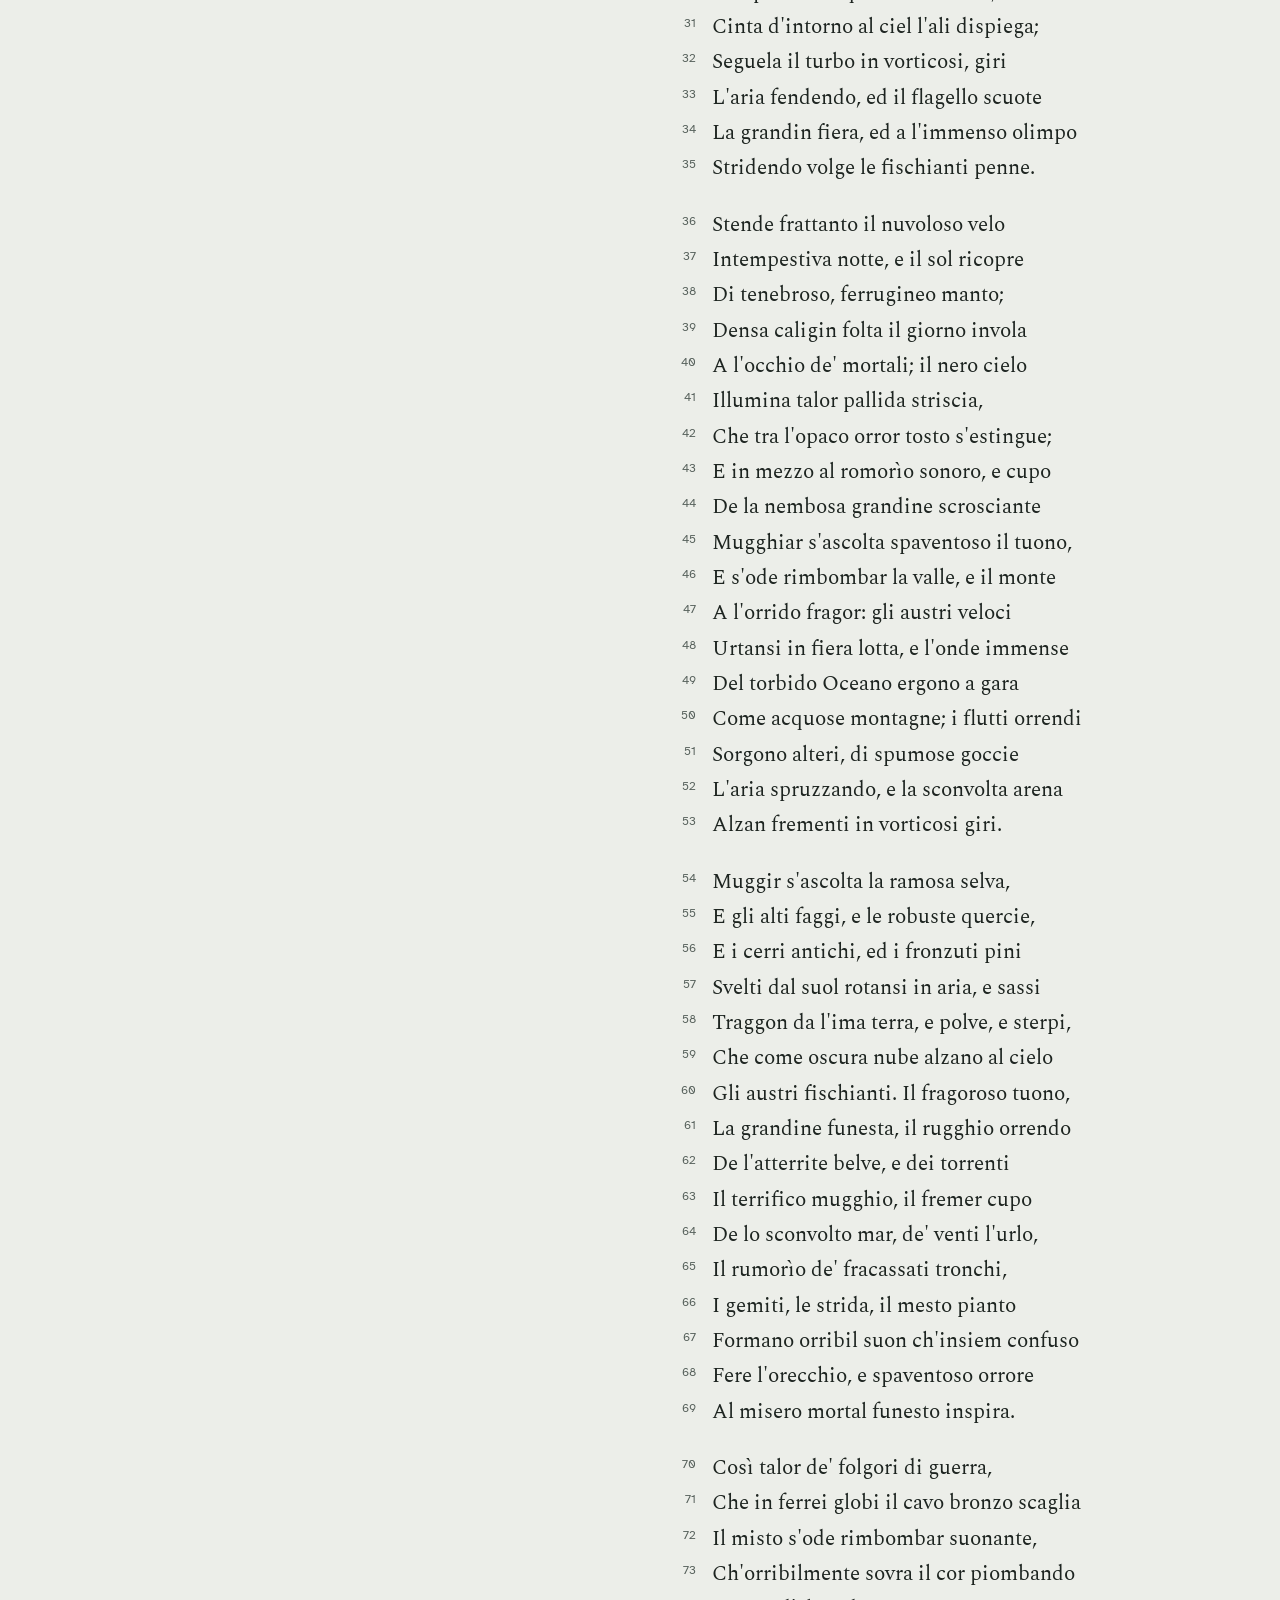
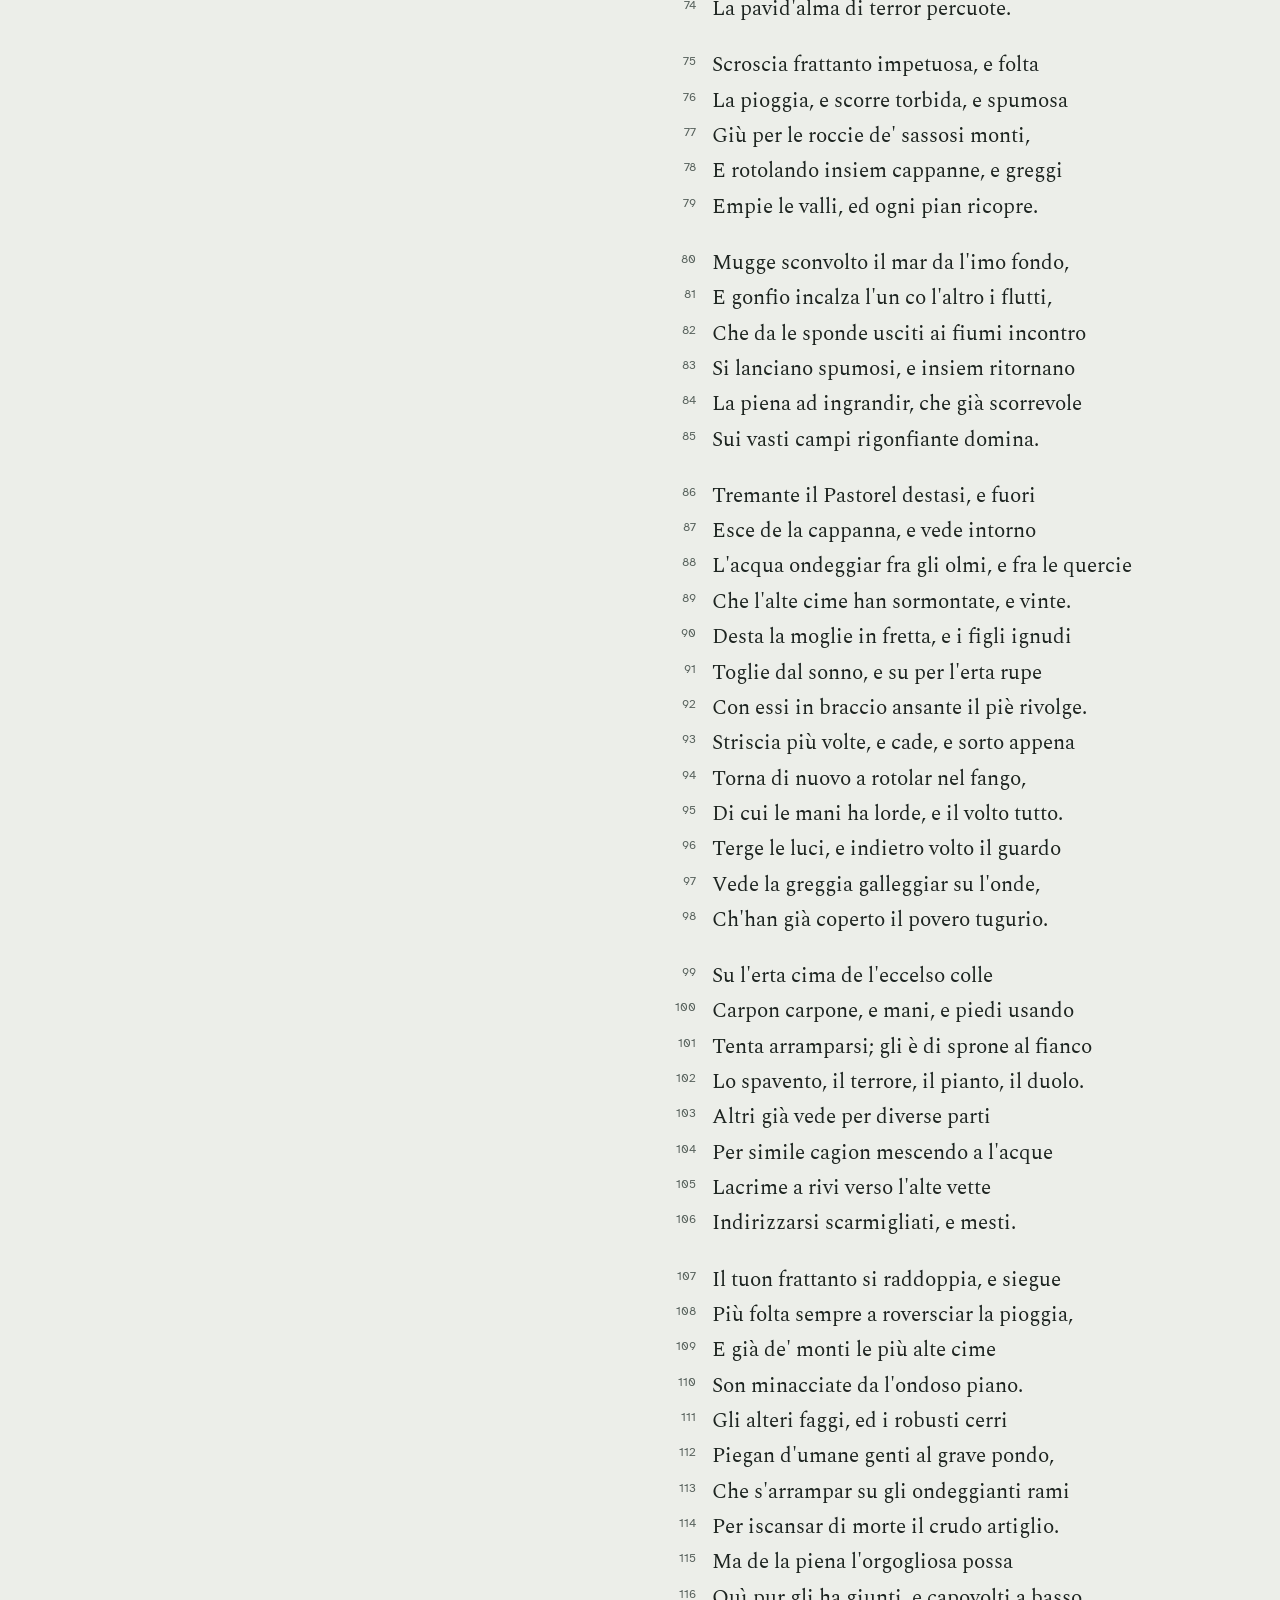
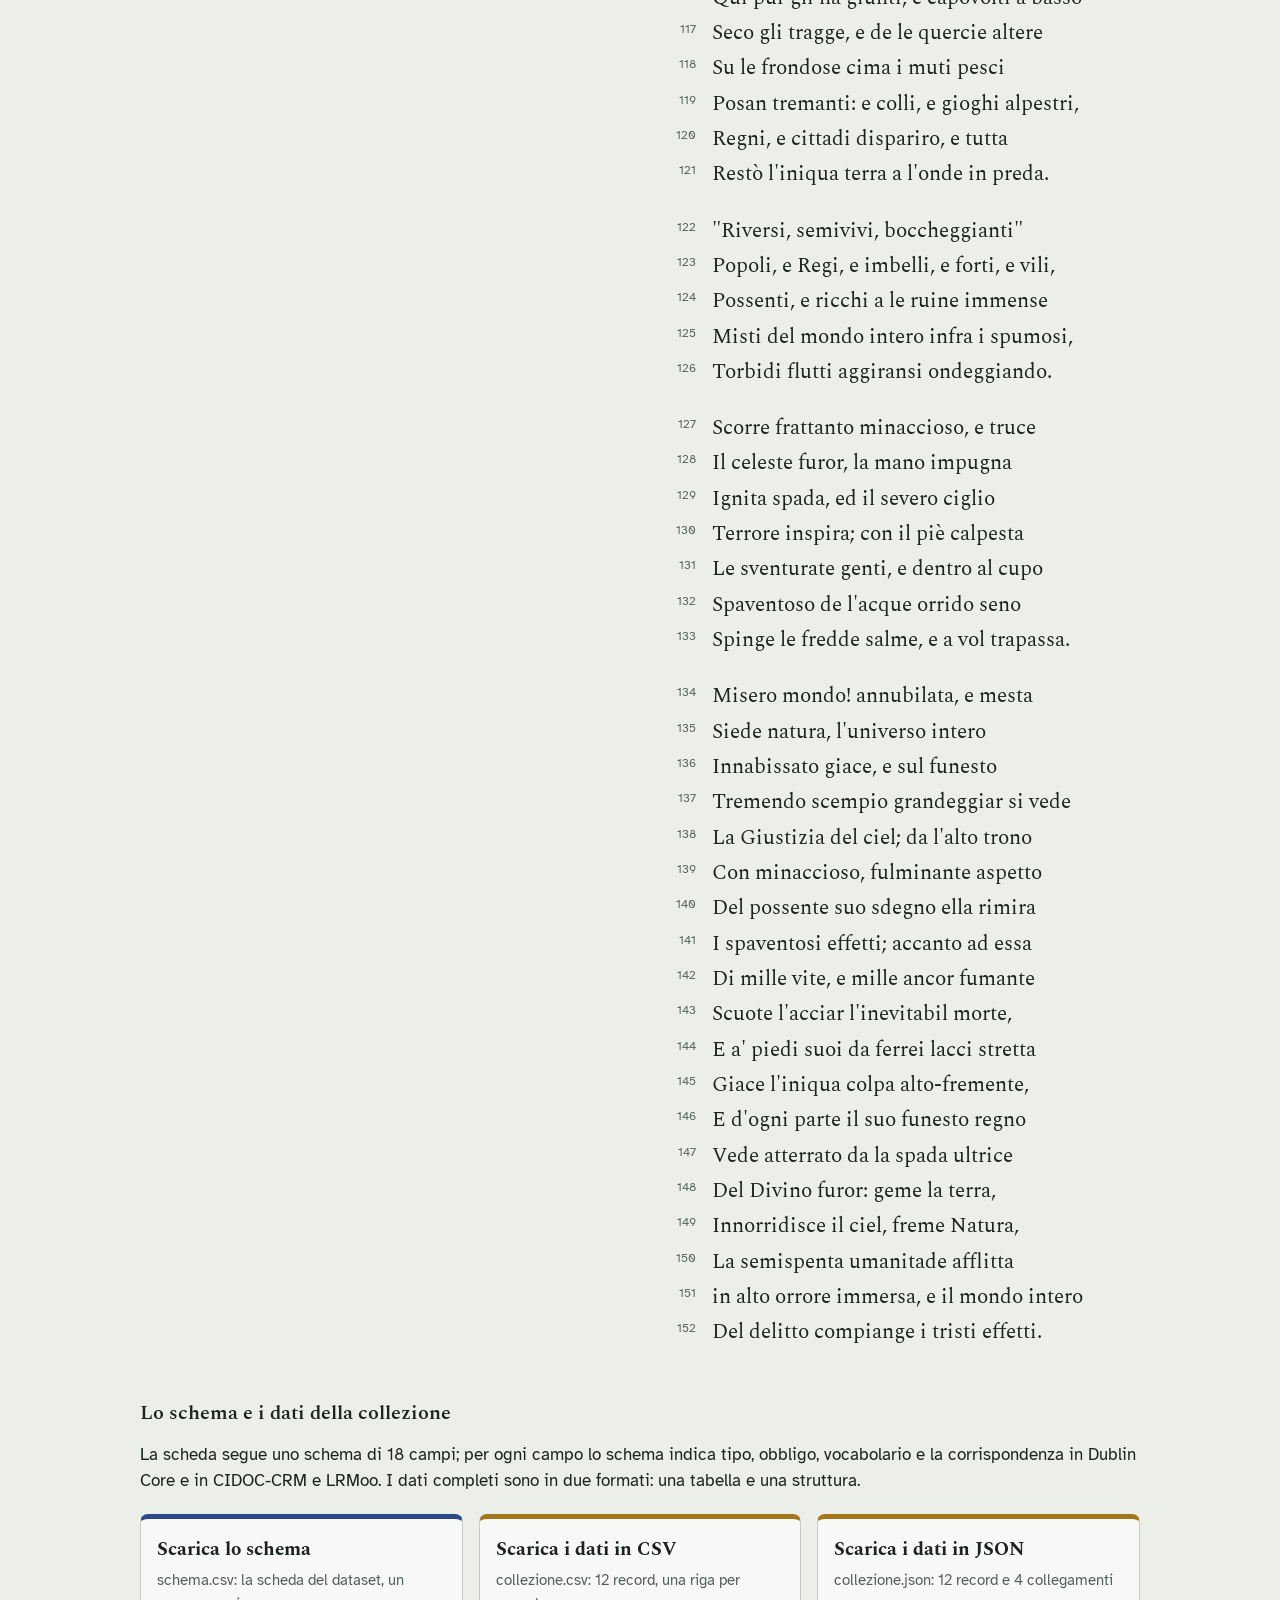
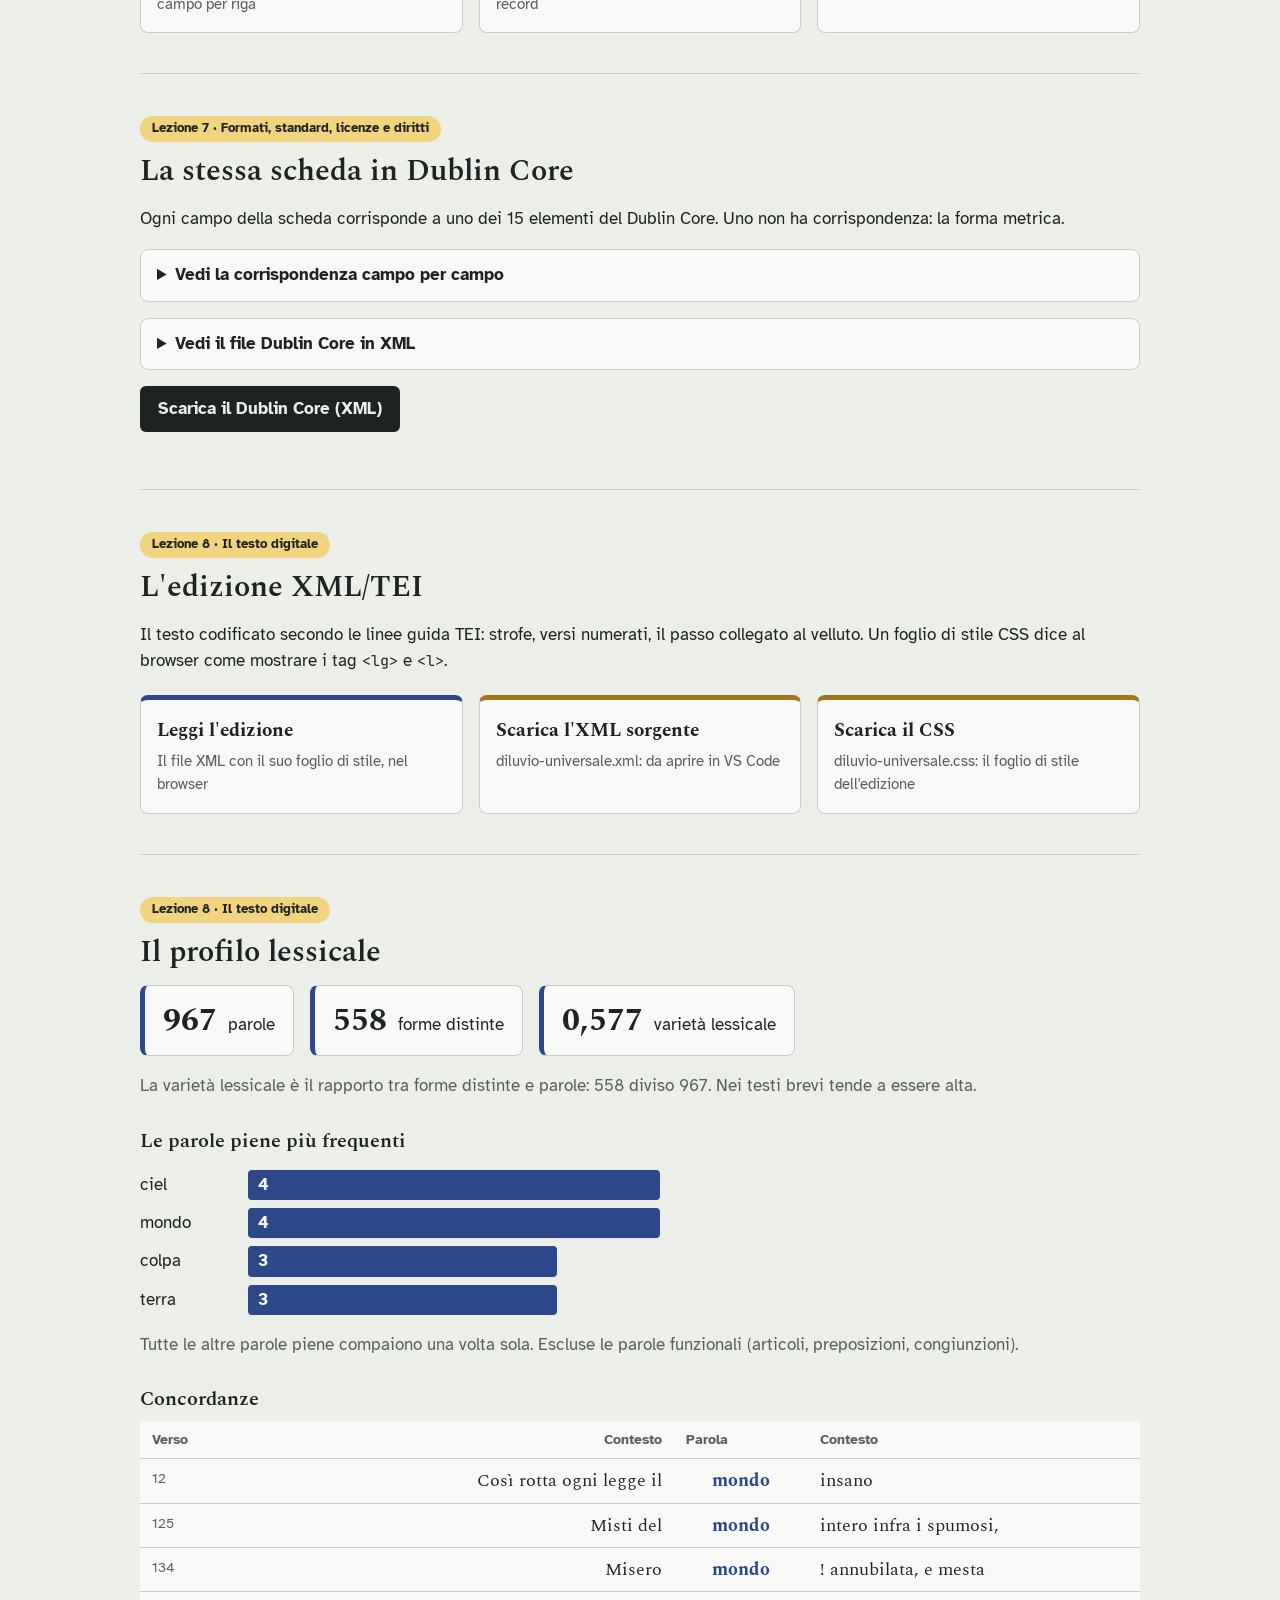
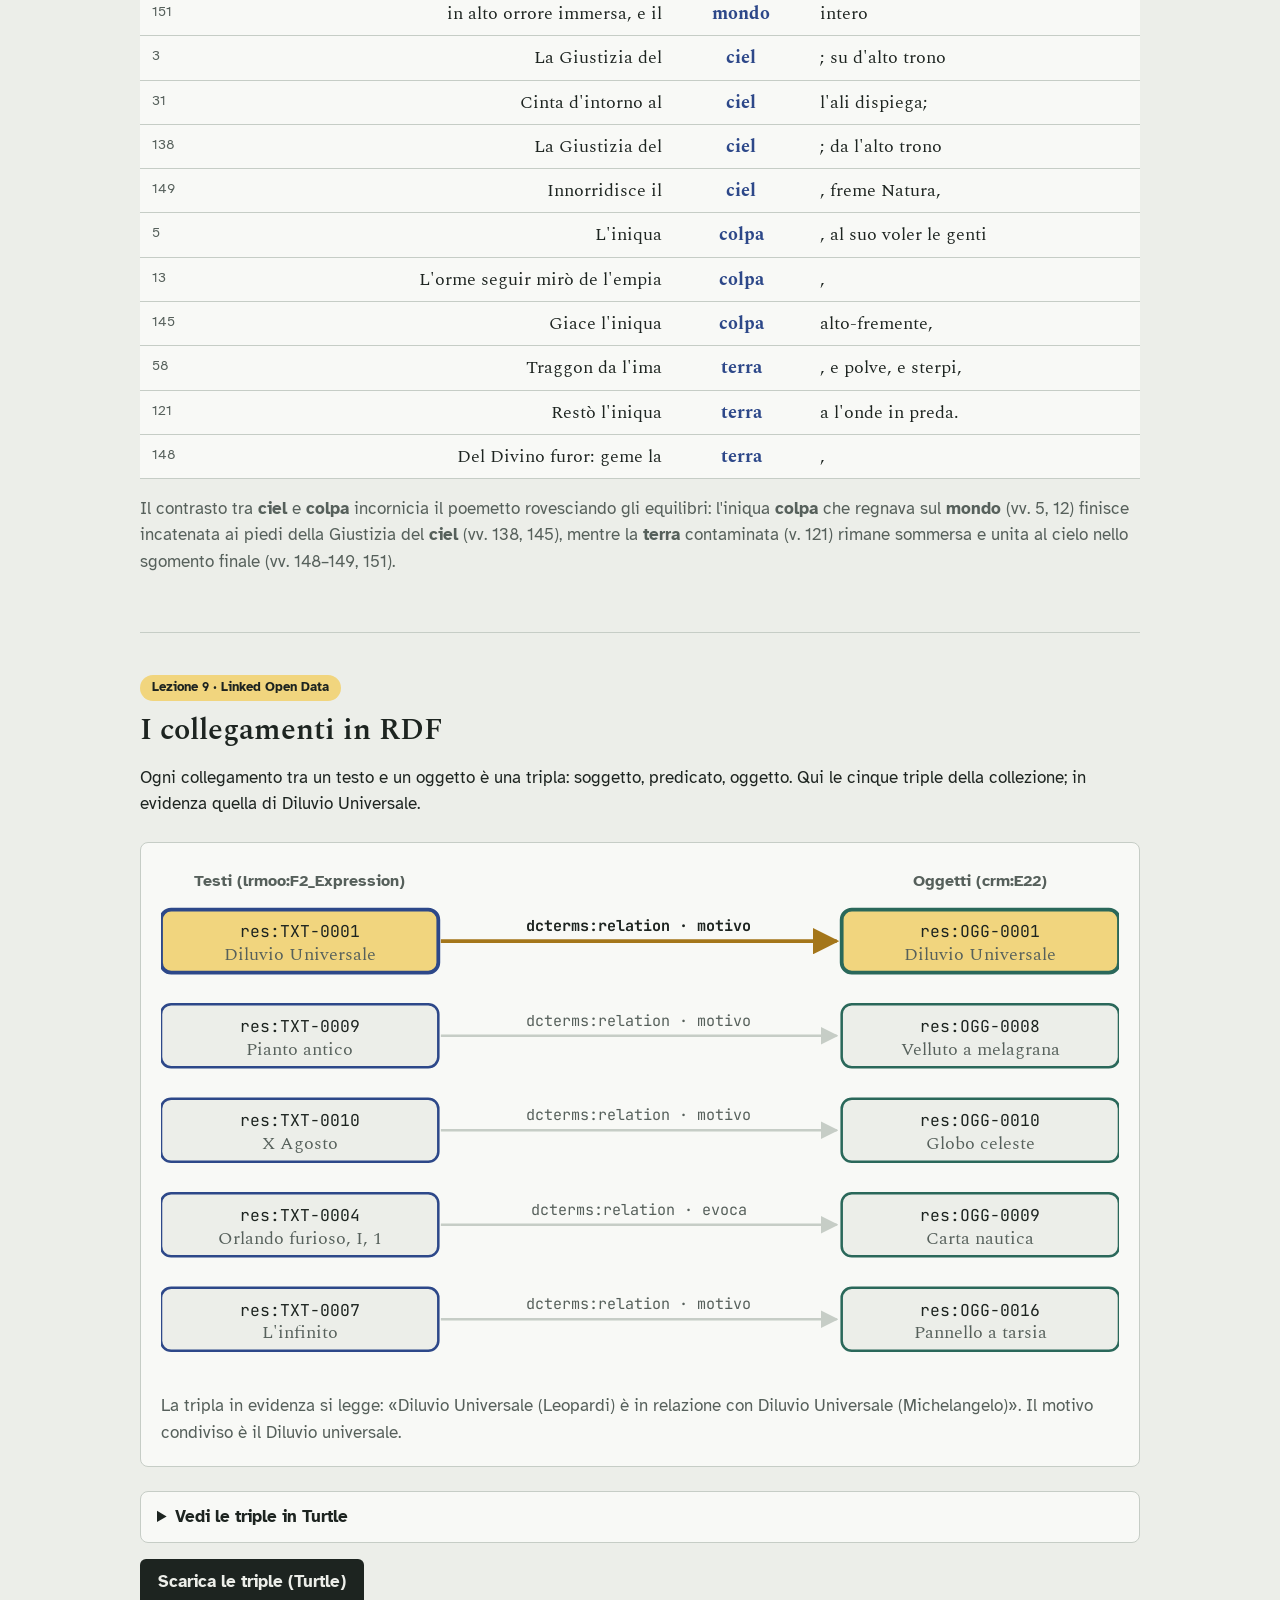
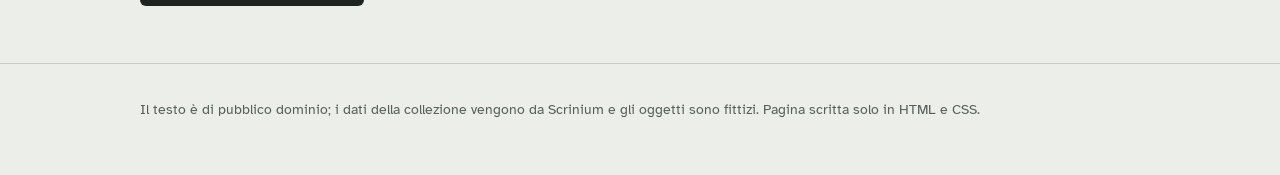
==== commit fda3b768: "Update index.html" ====
--- a/esercizi/esercizio 2/index.html
+++ b/esercizi/esercizio 2/index.html
@@ -3,7 +3,7 @@
 <head>
   <meta charset="utf-8">
   <meta name="viewport" content="width=device-width, initial-scale=1">
-  <title>Pianto antico: una scheda, tutti i formati</title>
+  <title>Diluvio Universale: una scheda, tutti i formati</title>
   <link rel="stylesheet" href="https://fonts.googleapis.com/css2?family=Atkinson+Hyperlegible:wght@400;700&family=Spectral:ital,wght@0,400;0,600;1,400&family=JetBrains+Mono&display=swap">
   <link rel="stylesheet" href="stile.css">
 </head>
@@ -37,8 +37,7 @@
   <section id="scheda">
     <p class="lezione">Lezione 6 · Modellare una collezione</p>
     <h2>La scheda</h2>
-    <p class="descrizionschema.csvroti Michelangelo, Diluvio Universale: i il contrasto tra la giustizia e la purificazione divina e la fragilità, l'attaccamento ai beni terreni e la lotta per la sopravvivenza dell'umanità.</p>
-
+   <p class="descrizione">Buonarroti Michelangelo, Diluvio Universale: il contrasto tra la giustizia e la purificazione divina e la fragilità, l'attaccamento ai beni terreni e la lotta per la sopravvivenza dell'umanità.</p>
     <div class="due-colonne">
       <!-- I metadati descrittivi: un campo per riga, come nello schema -->
       <dl class="metadati">
